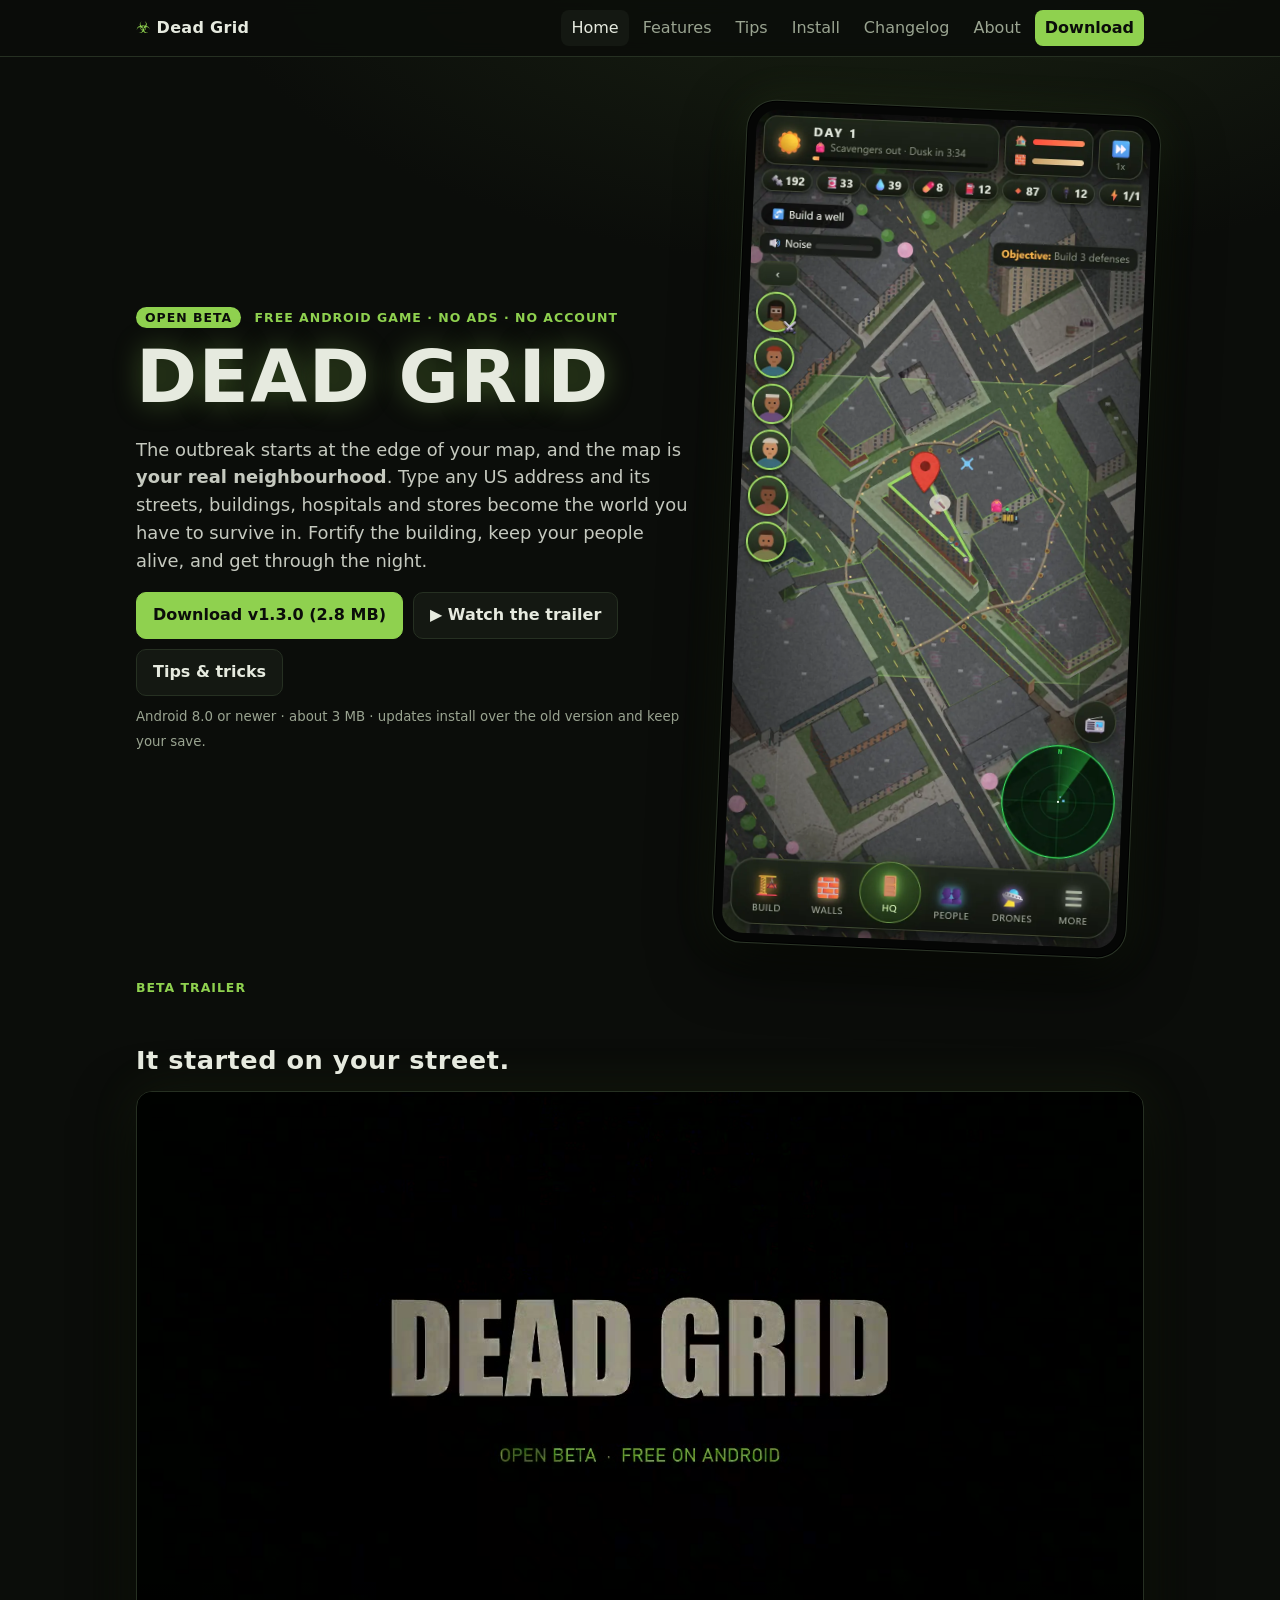
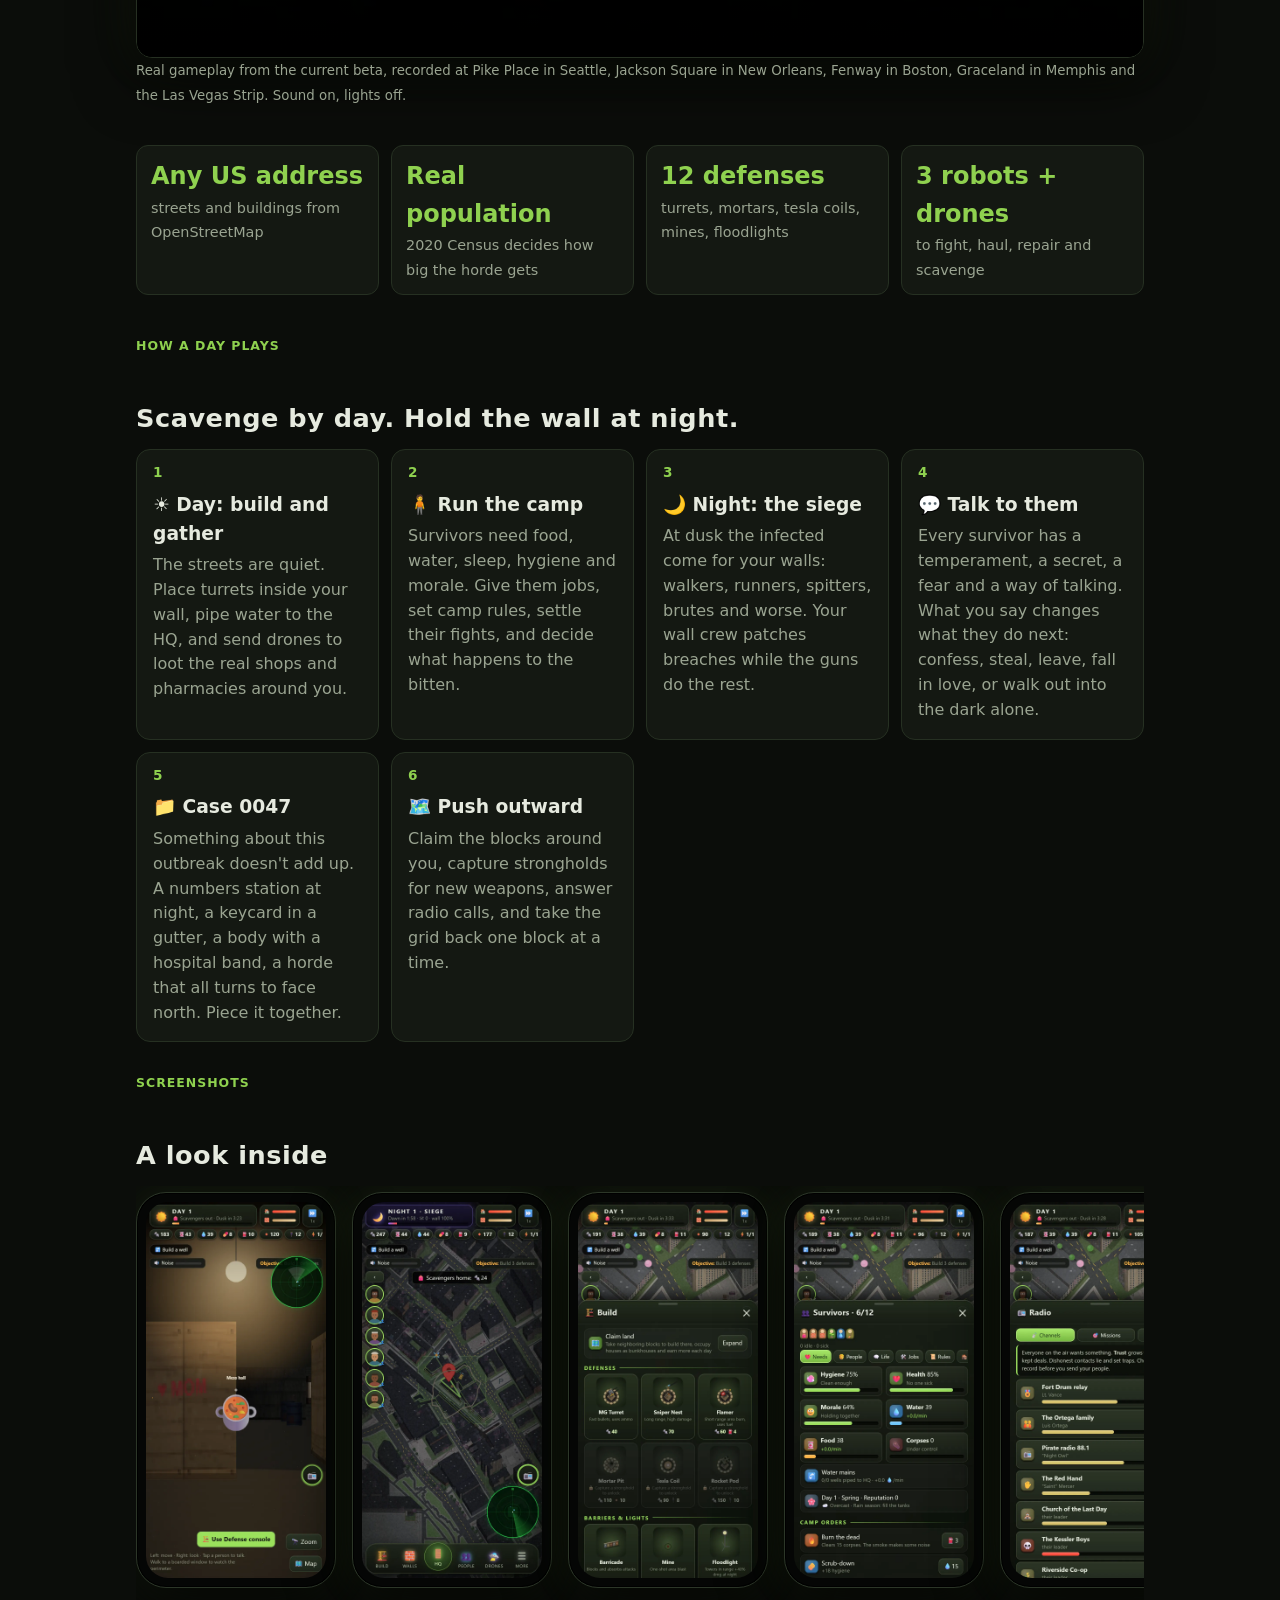
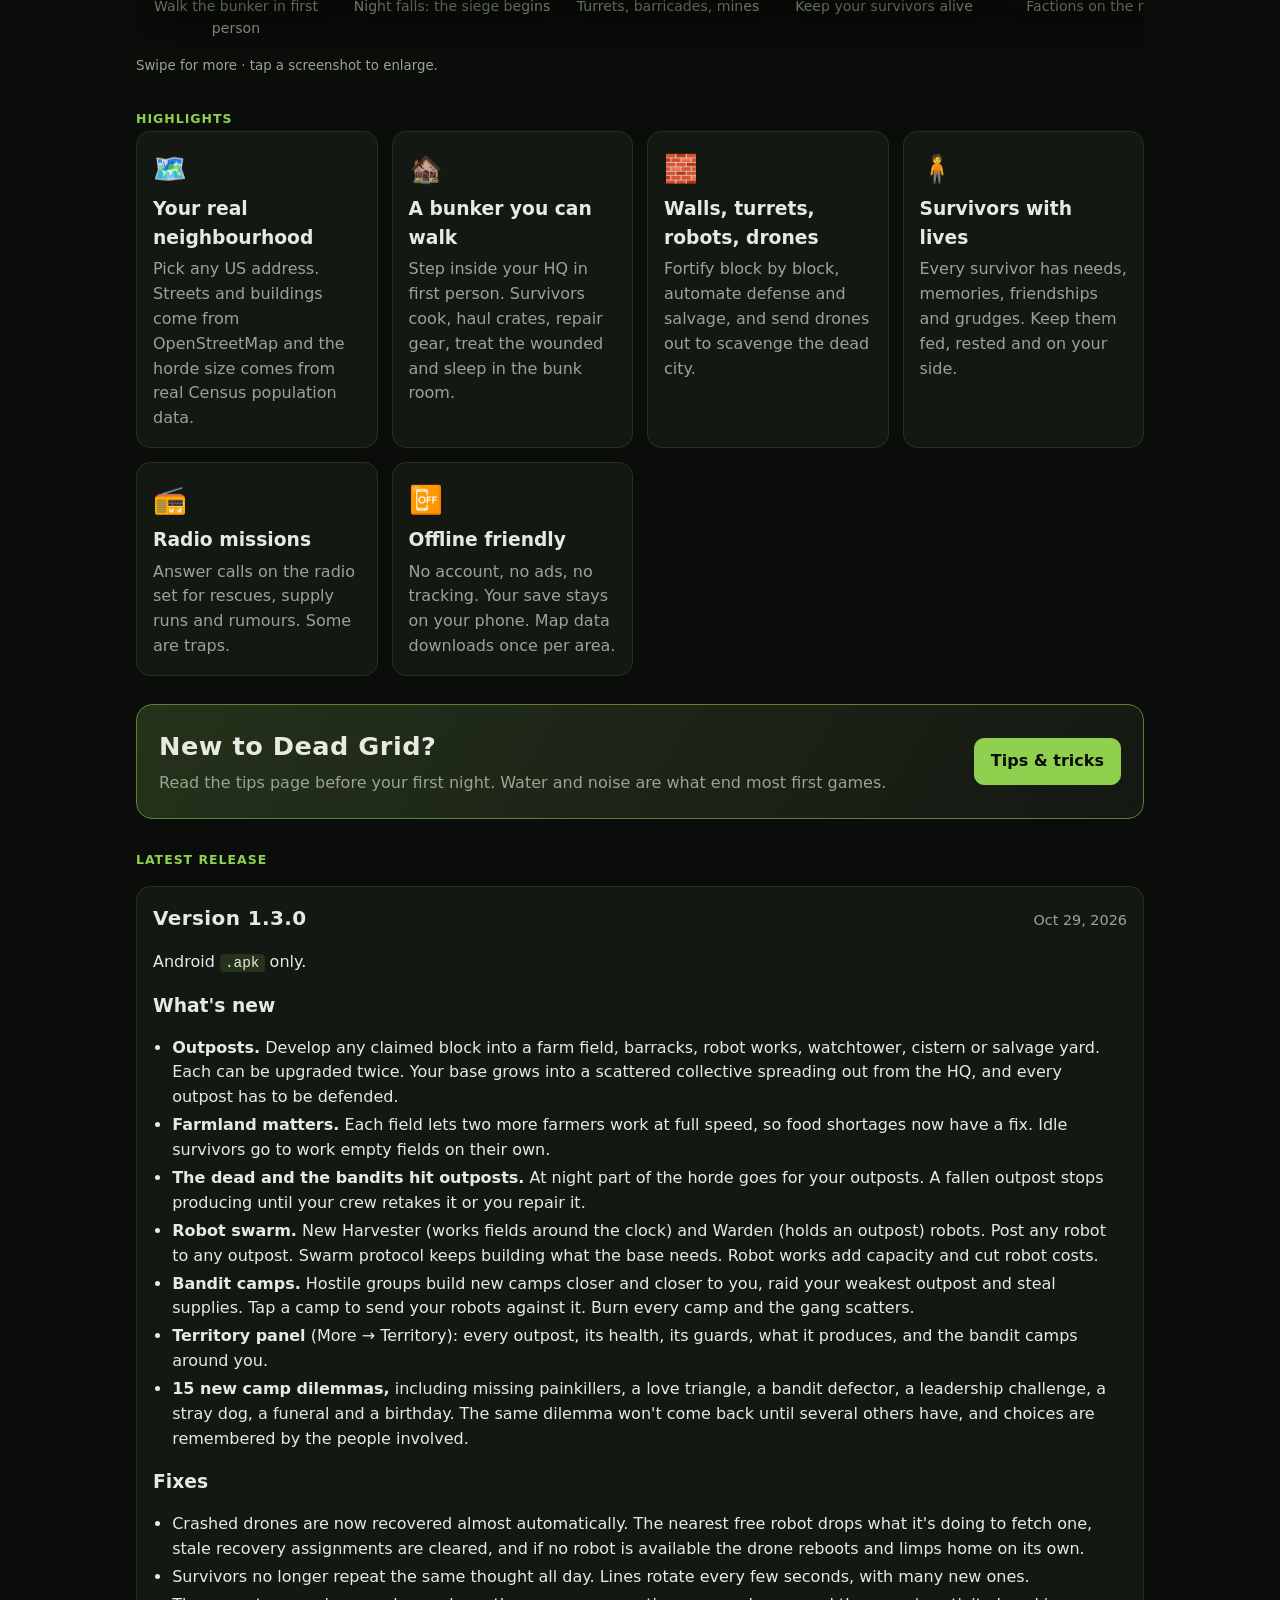
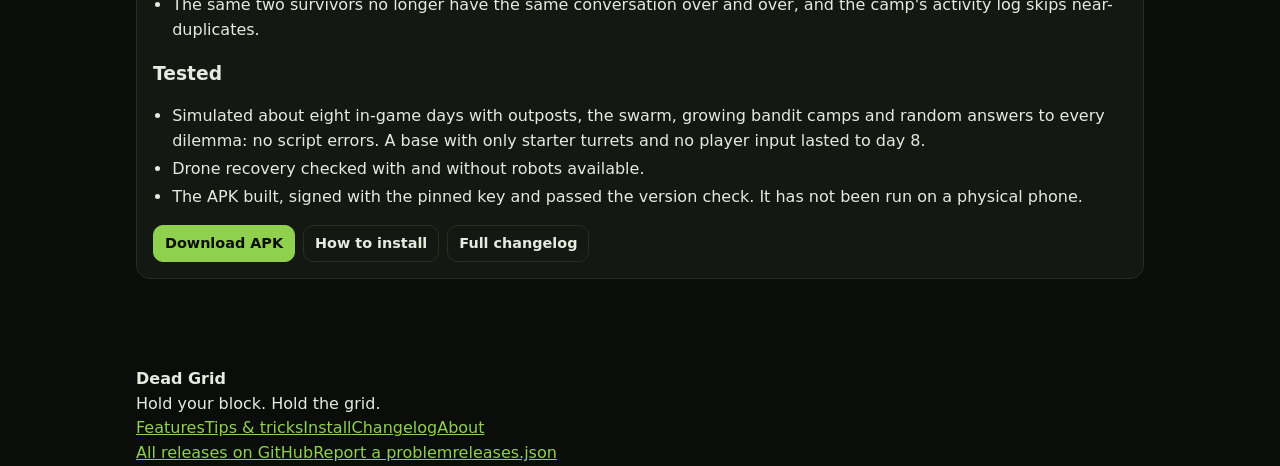
==== docs/index.html @ b0fbb77b "Dead Grid releases and website History rewritten to remove early media that showed a private address" ====
<!doctype html>
<html lang="en">
<head>
<meta charset="utf-8">
<meta name="viewport" content="width=device-width, initial-scale=1">
<title>Dead Grid: zombie survival on your real street</title>
<meta name="description" content="Dead Grid is a free zombie survival and tower-defense game for Android played on your real neighbourhood. Real streets from OpenStreetMap, real population from the US Census.">
<meta name="theme-color" content="#0d0f0c">
<meta property="og:title" content="Dead Grid">
<meta property="og:description" content="Zombie survival on your real street. Fortify your HQ, keep your survivors alive, hold the grid.">
<meta property="og:image" content="https://unaveragetech.github.io/dead-grid/img/hq.webp">
<link rel="stylesheet" href="site.css">
</head>
<body>
<div id="site-header"></div>
<main>
<div class="wrap">
  <div class="hero">
    <div>
      <span class="kicker"><span class="beta">Open beta</span> Free Android game · No ads · No account</span>
      <h1>Dead Grid</h1>
      <p class="lead">The outbreak starts at the edge of your map, and the map is <b>your real neighbourhood</b>. Type any US address and its streets, buildings, hospitals and stores become the world you have to survive in. Fortify the building, keep your people alive, and get through the night.</p>
      <div class="btns">
        <a class="btn primary" id="dl" href="install.html#download">Download for Android</a>
        <a class="btn" href="#trailer">▶ Watch the trailer</a>
        <a class="btn" href="tips.html">Tips &amp; tricks</a>
      </div>
      <small id="sub" style="color:var(--muted)">Android 8.0 or newer · about 3 MB · updates install over the old version and keep your save.</small>
    </div>
    <div class="phone tilt"><img src="img/hq.webp" alt="Your HQ on a real street map, with survivors on the left and the build dock below" width="412" height="860"></div>
  </div>

  <section id="trailer" class="anchor">
    <span class="kicker">Beta trailer</span>
    <h2>It started on your street.</h2>
    <div class="trailer"><video controls playsinline preload="metadata" poster="media/trailer-poster.jpg"><source src="media/trailer.mp4" type="video/mp4">Your browser can't play this video. <a href="media/trailer.mp4">Download the trailer</a>.</video></div>
    <small style="color:var(--muted)">Real gameplay from the current beta, recorded at Pike Place in Seattle, Jackson Square in New Orleans, Fenway in Boston, Graceland in Memphis and the Las Vegas Strip. Sound on, lights off.</small>
  </section>

  <section>
    <div class="stats">
      <div class="stat"><b>Any US address</b><span>streets and buildings from OpenStreetMap</span></div>
      <div class="stat"><b>Real population</b><span>2020 Census decides how big the horde gets</span></div>
      <div class="stat"><b>12 defenses</b><span>turrets, mortars, tesla coils, mines, floodlights</span></div>
      <div class="stat"><b>3 robots + drones</b><span>to fight, haul, repair and scavenge</span></div>
    </div>
  </section>

  <section>
    <span class="kicker">How a day plays</span>
    <h2>Scavenge by day. Hold the wall at night.</h2>
    <div class="loop">
      <div class="card"><h3>☀️ Day: build and gather</h3><p>The streets are quiet. Place turrets inside your wall, pipe water to the HQ, and send drones to loot the real shops and pharmacies around you.</p></div>
      <div class="card"><h3>🧍 Run the camp</h3><p>Survivors need food, water, sleep, hygiene and morale. Give them jobs, set camp rules, settle their fights, and decide what happens to the bitten.</p></div>
      <div class="card"><h3>🌙 Night: the siege</h3><p>At dusk the infected come for your walls: walkers, runners, spitters, brutes and worse. Your wall crew patches breaches while the guns do the rest.</p></div>
      <div class="card"><h3>💬 Talk to them</h3><p>Every survivor has a temperament, a secret, a fear and a way of talking. What you say changes what they do next: confess, steal, leave, fall in love, or walk out into the dark alone.</p></div>
      <div class="card"><h3>📁 Case 0047</h3><p>Something about this outbreak doesn't add up. A numbers station at night, a keycard in a gutter, a body with a hospital band, a horde that all turns to face north. Piece it together.</p></div>
      <div class="card"><h3>🗺️ Push outward</h3><p>Claim the blocks around you, capture strongholds for new weapons, answer radio calls, and take the grid back one block at a time.</p></div>
    </div>
  </section>

  <section>
    <span class="kicker">Screenshots</span>
    <h2>A look inside</h2>
    <div class="strip">
      <figure class="shot"><div class="phone"><img loading="lazy" src="img/bunker1.webp" alt="First-person view of the bunker mess hall with a cooking pot"></div><figcaption>Walk the bunker in first person</figcaption></figure>
      <figure class="shot"><div class="phone"><img loading="lazy" src="img/night0.webp" alt="Night siege on the map"></div><figcaption>Night falls: the siege begins</figcaption></figure>
      <figure class="shot"><div class="phone"><img loading="lazy" src="img/build.webp" alt="Build panel with turrets and barricades"></div><figcaption>Turrets, barricades, mines</figcaption></figure>
      <figure class="shot"><div class="phone"><img loading="lazy" src="img/people.webp" alt="Survivor needs panel"></div><figcaption>Keep your survivors alive</figcaption></figure>
      <figure class="shot"><div class="phone"><img loading="lazy" src="img/radio.webp" alt="Radio channels with factions"></div><figcaption>Factions on the radio</figcaption></figure>
      <figure class="shot"><div class="phone"><img loading="lazy" src="img/drones.webp" alt="Drone fleet panel"></div><figcaption>Scavenging drones</figcaption></figure>
      <figure class="shot"><div class="phone"><img loading="lazy" src="img/start.webp" alt="Start screen asking for an address"></div><figcaption>Start anywhere in the US</figcaption></figure>
    </div>
    <small style="color:var(--muted)">Swipe for more · tap a screenshot to enlarge.</small>
  </section>

  <section>
    <span class="kicker">Highlights</span>
    <div class="grid" id="features"></div>
  </section>

  <section>
    <div class="banner">
      <div><h2>New to Dead Grid?</h2><p style="margin:.3em 0 0;color:var(--muted)">Read the tips page before your first night. Water and noise are what end most first games.</p></div>
      <a class="btn primary" href="tips.html">Tips &amp; tricks</a>
    </div>
  </section>

  <section>
    <span class="kicker">Latest release</span>
    <div id="latest" class="rel"><div class="md"><p>Loading...</p></div></div>
  </section>
</div>
</main>
<div id="site-footer"></div>
<script src="site.js"></script>
<script>
(function () {
  var S = window.Site;
  S.ready.then(function (site) {
    document.getElementById("features").innerHTML = (site.features || []).slice(0, 6).map(function (f) {
      return '<div class="card"><div class="ic">' + S.esc(f.icon || "") + "</div><h3>" + S.esc(f.title) + "</h3><p>" + S.esc(f.text) + "</p></div>";
    }).join("");
  });
  S.releases().then(function (list) {
    var r = list[0], box = document.getElementById("latest");
    if (!r) { box.innerHTML = '<div class="md"><p>No release has been published yet.</p></div>'; return; }
    document.getElementById("dl").href = r.download;
    document.getElementById("dl").textContent = "Download v" + r.version + " (" + S.fmtSize(r.size) + ")";
    box.innerHTML = '<header><h2>Version ' + S.esc(r.version) + '</h2><span class="meta">' + (r.date ? S.fmtDate(r.date) : "") + '</span></header><div class="md">' + S.md(r.notes) + '</div><div class="files"><a class="btn small primary" href="' + r.download + '">Download APK</a><a class="btn small" href="install.html">How to install</a><a class="btn small" href="changelog.html">Full changelog</a></div>';
  }).catch(function () { document.getElementById("latest").innerHTML = '<div class="md"><p>Couldn\'t load the release list.</p></div>'; });
})();
</script>
</body>
</html>
---- docs/site.css ----
:root {
  --accent: #3b82f6;
  --bg: #0b0f1a;
  --panel: #131a2b;
  --line: #243049;
  --text: #e8ecf5;
  --muted: #9aa6bf;
  --ok: #34d399;
  color-scheme: dark;
}
@media (prefers-color-scheme: light) {
  :root { --bg: #f6f8fc; --panel: #ffffff; --line: #dfe5f1; --text: #131a2b; --muted: #55627c; color-scheme: light; }
}
* { box-sizing: border-box; }
html { scroll-behavior: smooth; }
body { margin: 0; background: var(--bg); color: var(--text); font: 16px/1.55 system-ui, -apple-system, "Segoe UI", Roboto, sans-serif; }
a { color: var(--accent); }
code { font: 0.9em ui-monospace, Menlo, Consolas, monospace; background: color-mix(in srgb, var(--accent) 14%, transparent); padding: 1px 5px; border-radius: 4px; }
.wrap { max-width: 1040px; margin: 0 auto; padding: 0 16px; }
main { padding: 28px 0 60px; }
h1 { font-size: clamp(2rem, 6vw, 3.2rem); line-height: 1.1; margin: 0.2em 0; }
h1 span { color: var(--accent); }
h2 { font-size: 1.6rem; margin: 1.6em 0 0.4em; }
h3 { margin: 0.2em 0 0.3em; }
.lead { font-size: 1.12rem; color: var(--muted); max-width: 62ch; }
.kicker { display: inline-block; font-size: 0.78rem; letter-spacing: 0.08em; text-transform: uppercase; color: var(--accent); font-weight: 700; }
section { padding: 14px 0; }

.top { position: sticky; top: 0; z-index: 10; background: color-mix(in srgb, var(--bg) 88%, transparent); backdrop-filter: blur(8px); border-bottom: 1px solid var(--line); }
.top .wrap { display: flex; align-items: center; gap: 16px; height: 56px; }
.brand { font-weight: 800; color: var(--text); text-decoration: none; margin-right: auto; }
.brand .mark { color: var(--accent); }
nav.main { display: flex; gap: 4px; align-items: center; }
nav.main a { color: var(--muted); text-decoration: none; padding: 6px 10px; border-radius: 8px; }
nav.main a:hover, nav.main a.on { color: var(--text); background: var(--panel); }
nav.main a.dl { background: var(--accent); color: #fff; font-weight: 700; }
.menu-btn { display: none; background: none; border: 1px solid var(--line); color: var(--text); border-radius: 8px; padding: 6px 10px; font-size: 1.1rem; }
@media (max-width: 720px) {
  .menu-btn { display: block; }
  nav.main { display: none; position: absolute; top: 56px; left: 0; right: 0; flex-direction: column; align-items: stretch; background: var(--bg); border-bottom: 1px solid var(--line); padding: 8px 16px 14px; }
  nav.main.open { display: flex; }
}

.btns { display: flex; flex-wrap: wrap; gap: 10px; margin: 18px 0 8px; }
.btn { display: inline-block; padding: 10px 16px; border-radius: 10px; border: 1px solid var(--line); background: var(--panel); color: var(--text); text-decoration: none; font-weight: 600; cursor: pointer; font-size: 1rem; }
.btn.primary { background: var(--accent); border-color: var(--accent); color: #fff; }
.btn.small { padding: 6px 11px; font-size: 0.9rem; }
.grid { display: grid; gap: 14px; grid-template-columns: repeat(auto-fit, minmax(240px, 1fr)); }
.grid.two { grid-template-columns: repeat(auto-fit, minmax(300px, 1fr)); }
.card, .callout { background: var(--panel); border: 1px solid var(--line); border-radius: 14px; padding: 16px; color: var(--text); text-decoration: none; display: block; }
.card .ic { font-size: 1.7rem; }
.card p, .callout p { color: var(--muted); margin: 0.3em 0 0; }
.callout.warn { border-color: #d9a441; }
.pagehead { padding: 18px 0 6px; }
.pill { display: inline-block; font-size: 0.8rem; padding: 2px 9px; border-radius: 99px; border: 1px solid var(--line); color: var(--muted); }
.pill.green { color: var(--ok); border-color: var(--ok); }
.search { width: 100%; max-width: 420px; padding: 10px 12px; border-radius: 10px; border: 1px solid var(--line); background: var(--panel); color: var(--text); font-size: 1rem; }
.filter { display: flex; gap: 12px; align-items: center; flex-wrap: wrap; margin-top: 10px; }

.rel { background: var(--panel); border: 1px solid var(--line); border-radius: 14px; padding: 16px; margin: 14px 0; }
.rel header { display: flex; flex-wrap: wrap; gap: 4px 12px; align-items: baseline; justify-content: space-between; }
.rel h2 { margin: 0; font-size: 1.25rem; }
.rel .meta { color: var(--muted); font-size: 0.9rem; }
.tag { margin-left: 8px; font-size: 0.7rem; background: var(--accent); color: #fff; padding: 2px 7px; border-radius: 99px; vertical-align: middle; }
.md ul { padding-left: 1.2em; } .md li { margin: 0.2em 0; }
.files { display: flex; flex-wrap: wrap; gap: 8px; margin-top: 10px; }
details { margin-top: 10px; color: var(--muted); }
table { width: 100%; border-collapse: collapse; }
th, td { text-align: left; padding: 8px 6px; border-bottom: 1px solid var(--line); vertical-align: top; }
td.hash { font: 12px ui-monospace, Menlo, Consolas, monospace; word-break: break-all; color: var(--muted); }
ol.steps { padding-left: 1.2em; } ol.steps li { margin: 0.5em 0; }

footer.foot { border-top: 1px solid var(--line); color: var(--muted); font-size: 0.9rem; padding: 24px 0 40px; }
footer .cols { display: grid; gap: 20px; grid-template-columns: repeat(auto-fit, minmax(220px, 1fr)); }
footer .links { display: flex; flex-direction: column; gap: 6px; }

/* ---- Dead Grid theme: always night, always grim ---- */
:root, :root { --bg: #0b0d0a; --panel: #141812; --line: #263022; --text: #e6eadf; --muted: #9aa491; --ok: #8fd14f; --danger: #e0533f; color-scheme: dark; }
@media (prefers-color-scheme: light) { :root { --bg: #0b0d0a; --panel: #141812; --line: #263022; --text: #e6eadf; --muted: #9aa491; color-scheme: dark; } }
body { background: radial-gradient(1200px 600px at 70% -10%, #1b2414 0%, transparent 60%), var(--bg); background-attachment: fixed; }
h1, h2, .brand { letter-spacing: .02em; }
h1 { font-weight: 900; text-transform: uppercase; }
.btn.primary, nav.main a.dl { color: #0b0d0a; }
.btn.primary:hover { filter: brightness(1.1); }
.btn.danger { border-color: var(--danger); color: var(--danger); }

.hero { display: grid; grid-template-columns: 1.15fr .85fr; gap: 32px; align-items: center; padding: 22px 0 10px; }
.hero h1 { font-size: clamp(2.6rem, 9vw, 4.6rem); margin: .1em 0 .15em; text-shadow: 0 0 28px color-mix(in srgb, var(--accent) 35%, transparent); }
.hero .lead { color: var(--text); opacity: .85; }
@media (max-width: 760px) { .hero { grid-template-columns: 1fr; } .hero .phone { max-width: 270px; margin: 0 auto; } }

.phone { position: relative; border-radius: 30px; padding: 9px; background: #050605; border: 1px solid #2c3628; box-shadow: 0 20px 60px #000c, 0 0 0 1px #000 inset, 0 0 40px color-mix(in srgb, var(--accent) 12%, transparent); }
.phone img { display: block; width: 100%; height: auto; border-radius: 22px; }
.phone.tilt { transform: rotate(2.5deg); }
.phones { display: grid; gap: 18px; grid-template-columns: repeat(auto-fit, minmax(170px, 1fr)); }
.shot { margin: 0; cursor: zoom-in; }
.shot figcaption { color: var(--muted); font-size: .88rem; margin-top: 8px; text-align: center; }
.strip { display: flex; gap: 16px; overflow-x: auto; scroll-snap-type: x mandatory; padding: 6px 2px 14px; }
.strip .shot { flex: 0 0 200px; scroll-snap-align: start; }

.frow { display: grid; grid-template-columns: 260px 1fr; gap: 34px; align-items: center; padding: 26px 0; border-top: 1px solid var(--line); }
.frow:nth-of-type(even) { grid-template-columns: 1fr 260px; }
.frow:nth-of-type(even) .phone { order: 2; }
.frow h2 { margin-top: 0; }
.frow ul { color: var(--muted); padding-left: 1.2em; } .frow li { margin: .35em 0; } .frow li b { color: var(--text); }
@media (max-width: 760px) { .frow, .frow:nth-of-type(even) { grid-template-columns: 1fr; } .frow .phone { max-width: 250px; margin: 0 auto; order: 0 !important; } }

.stats { display: grid; gap: 12px; grid-template-columns: repeat(auto-fit, minmax(150px, 1fr)); margin: 10px 0; }
.stat { background: var(--panel); border: 1px solid var(--line); border-radius: 12px; padding: 12px 14px; }
.stat b { display: block; font-size: 1.5rem; color: var(--accent); }
.stat span { color: var(--muted); font-size: .9rem; }
.loop { counter-reset: s; display: grid; gap: 12px; grid-template-columns: repeat(auto-fit, minmax(210px, 1fr)); }
.loop .card { position: relative; padding-top: 36px; }
.loop .card::before { counter-increment: s; content: counter(s); position: absolute; top: 12px; left: 16px; font-weight: 900; color: var(--accent); font-size: .85rem; letter-spacing: .1em; }
.banner { border: 1px solid color-mix(in srgb, var(--accent) 50%, var(--line)); background: linear-gradient(120deg, color-mix(in srgb, var(--accent) 14%, var(--panel)), var(--panel)); border-radius: 16px; padding: 22px; display: flex; flex-wrap: wrap; gap: 16px; align-items: center; justify-content: space-between; }
.banner h2 { margin: 0; }

.toc { display: flex; flex-wrap: wrap; gap: 8px; margin: 10px 0 4px; }
.toc a { text-decoration: none; padding: 6px 12px; border-radius: 99px; border: 1px solid var(--line); background: var(--panel); color: var(--text); font-size: .92rem; }
.toc a:hover { border-color: var(--accent); }
.tips { display: grid; gap: 12px; grid-template-columns: repeat(auto-fit, minmax(280px, 1fr)); }
.tip { background: var(--panel); border: 1px solid var(--line); border-left: 3px solid var(--accent); border-radius: 10px; padding: 12px 14px; }
.tip h3 { font-size: 1.02rem; margin: 0 0 4px; }
.tip p { margin: 0; color: var(--muted); }
.tip.warn { border-left-color: #d9a441; } .tip.bad { border-left-color: var(--danger); }
.tbl-wrap { overflow-x: auto; } .tbl-wrap td:first-child { white-space: nowrap; }
.anchor { scroll-margin-top: 70px; }

.req { display: grid; gap: 10px; grid-template-columns: repeat(auto-fit, minmax(190px, 1fr)); }
.req .stat b { font-size: 1.05rem; color: var(--text); }
ol.big { counter-reset: n; list-style: none; padding: 0; }
ol.big > li { counter-increment: n; position: relative; padding: 4px 0 14px 52px; }
ol.big > li::before { content: counter(n); position: absolute; left: 0; top: 0; width: 36px; height: 36px; border-radius: 50%; display: grid; place-items: center; font-weight: 900; color: #0b0d0a; background: var(--accent); }
ol.big > li b.t { display: block; font-size: 1.08rem; }
ol.big > li p { margin: .2em 0; color: var(--muted); }

#lb { position: fixed; inset: 0; z-index: 50; background: #000d; display: none; place-items: center; padding: 20px; cursor: zoom-out; }
#lb.on { display: grid; } #lb img { max-height: 92vh; max-width: 100%; border-radius: 18px; box-shadow: 0 0 60px #000; }
.ihero { grid-template-columns: 1.3fr .7fr; } .ihero .phone { max-width: 240px; justify-self: center; }
@media (max-width: 760px) { .ihero { grid-template-columns: 1fr; } .ihero .phone { display: none; } }

.beta { display: inline-block; background: var(--accent); color: #0b0d0a; border-radius: 99px; padding: 1px 9px; margin-right: 8px; letter-spacing: .08em; }
.trailer { border-radius: 16px; overflow: hidden; border: 1px solid var(--line); box-shadow: 0 20px 60px #000c, 0 0 50px color-mix(in srgb, var(--accent) 10%, transparent); background: #000; aspect-ratio: 16 / 9; }
.trailer video { display: block; width: 100%; height: 100%; }
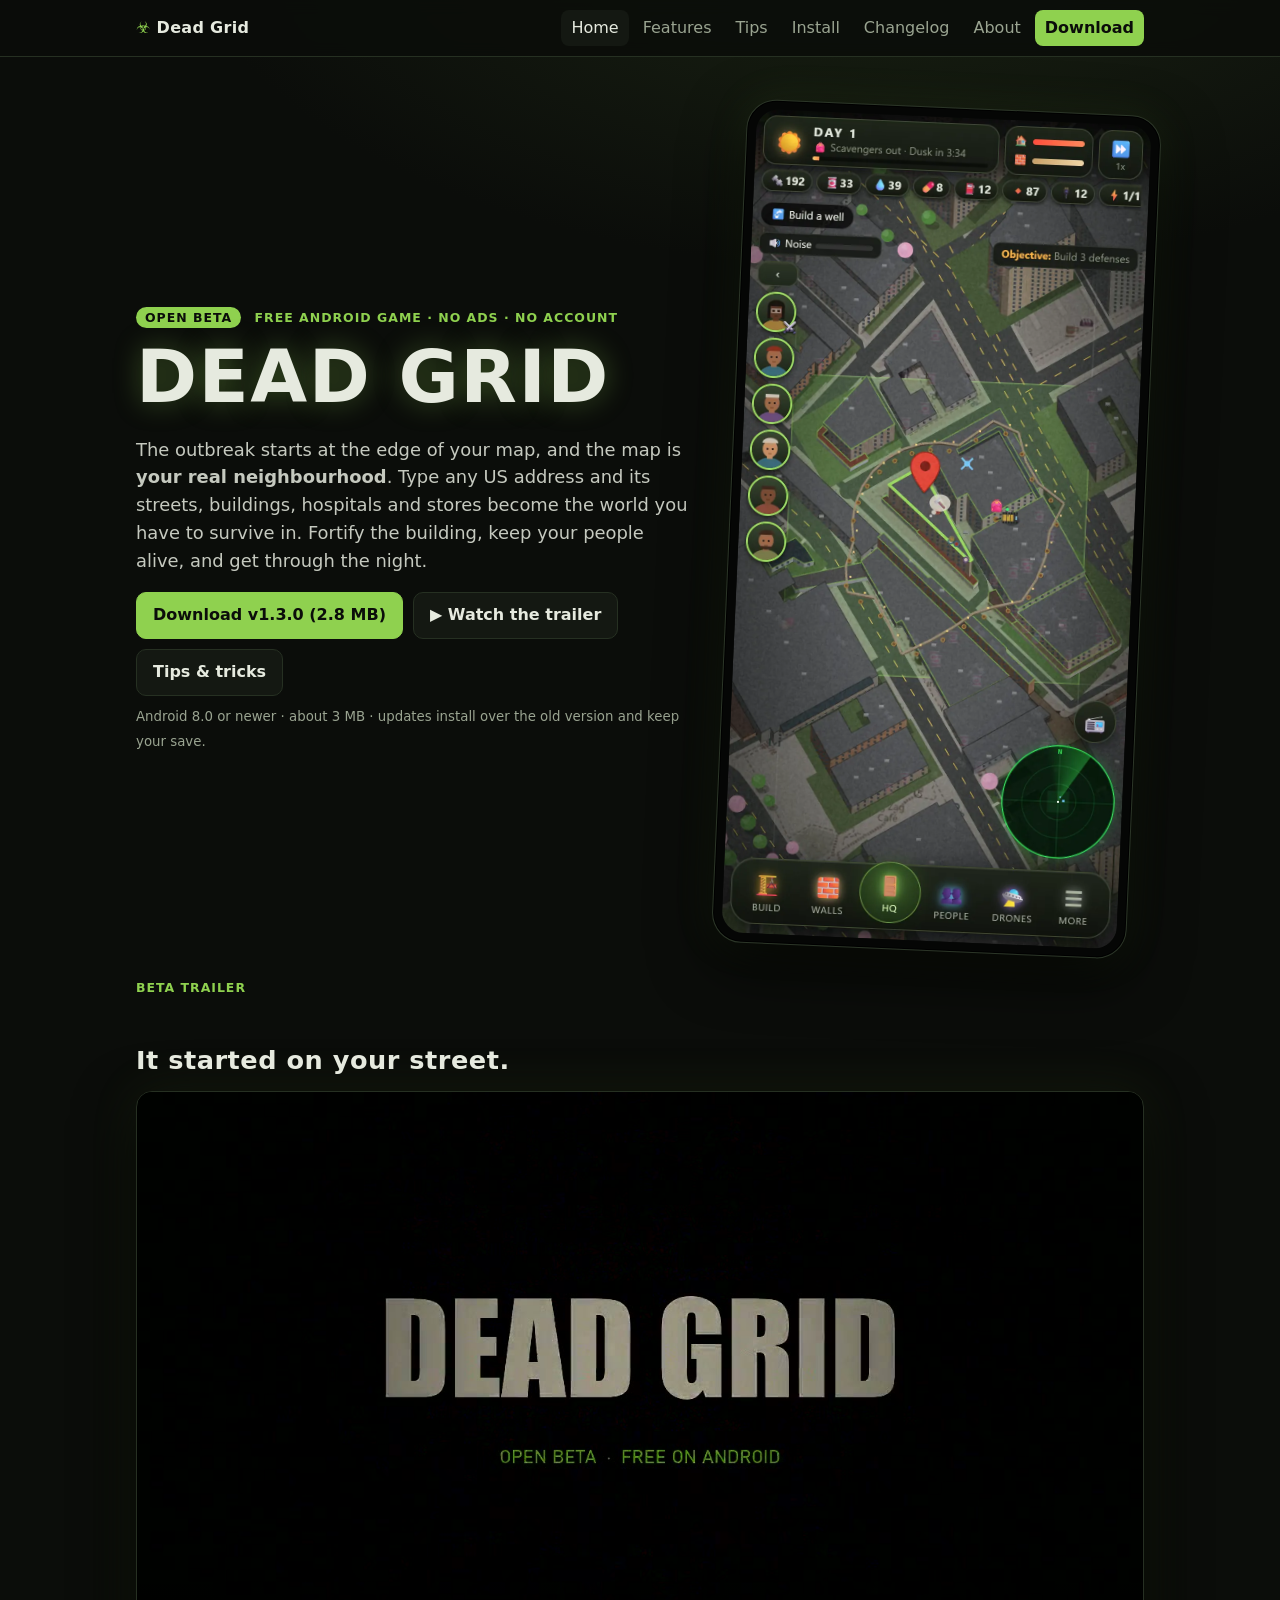
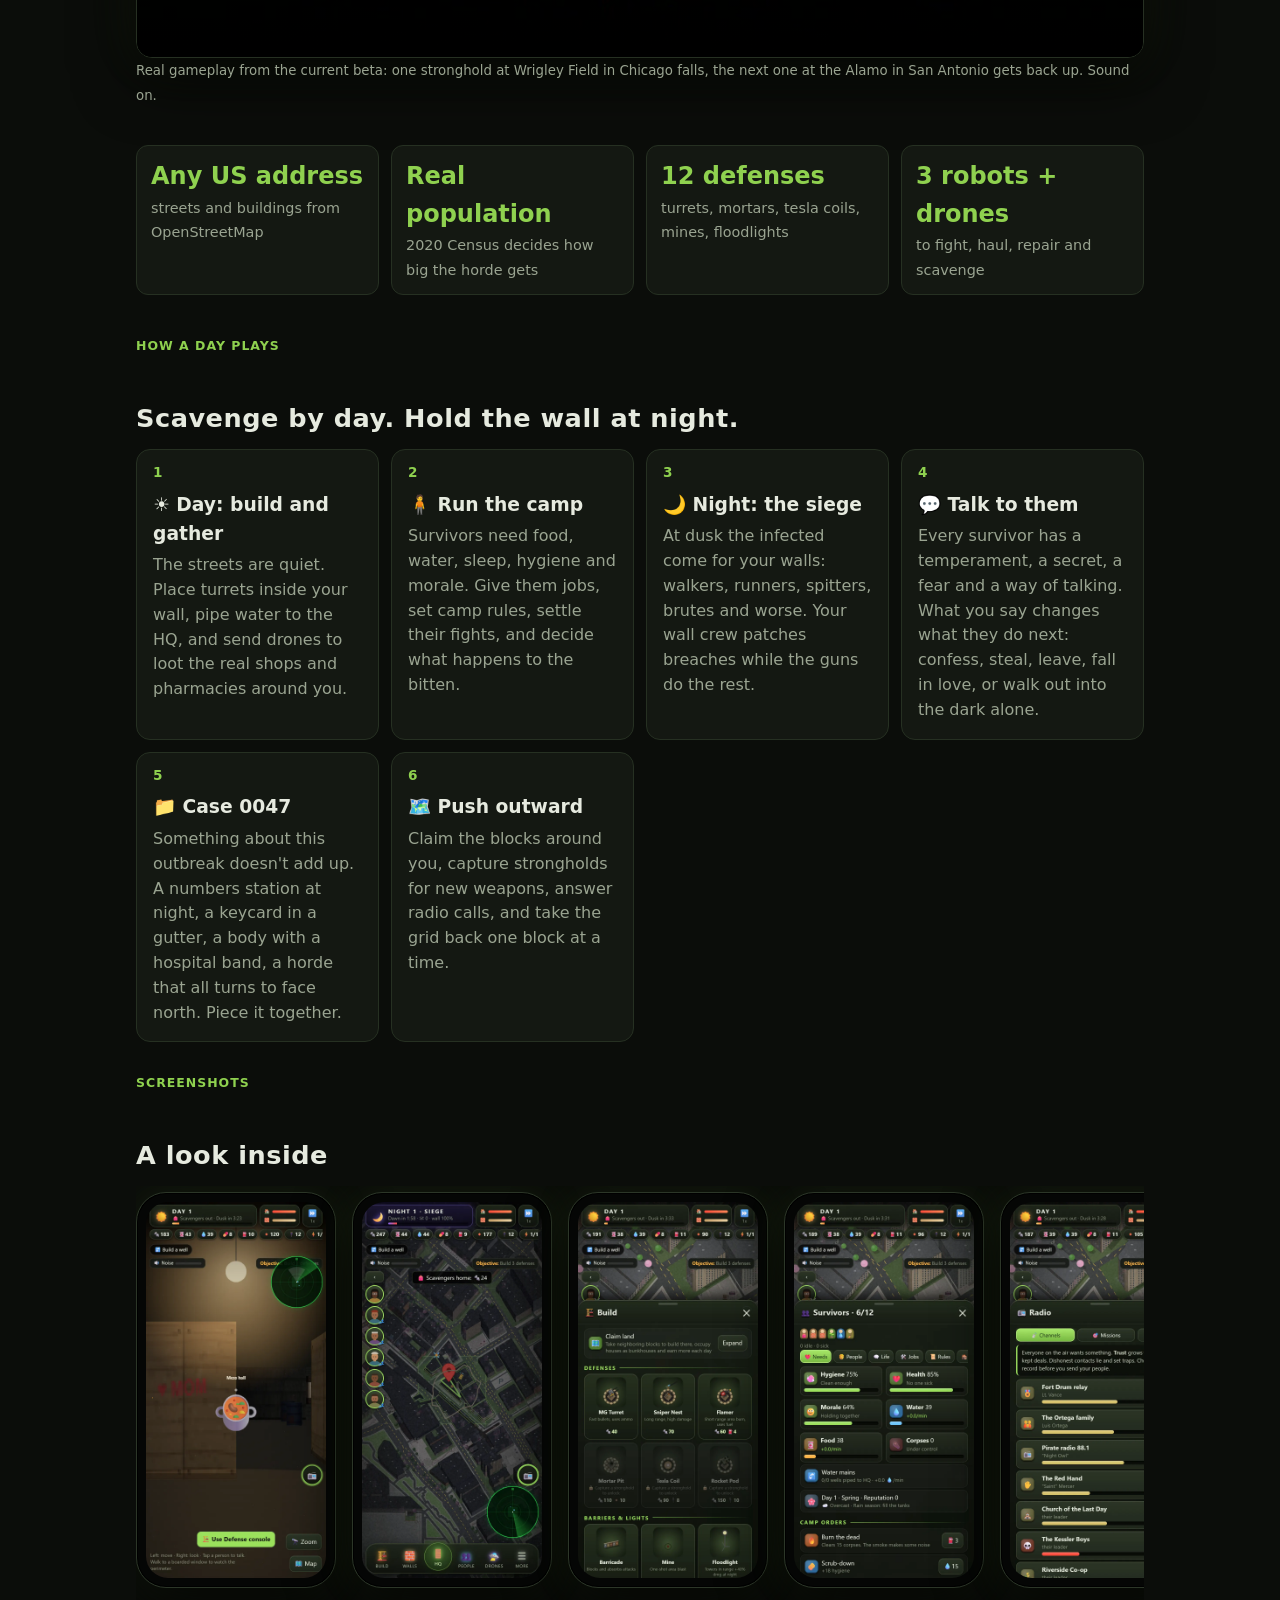
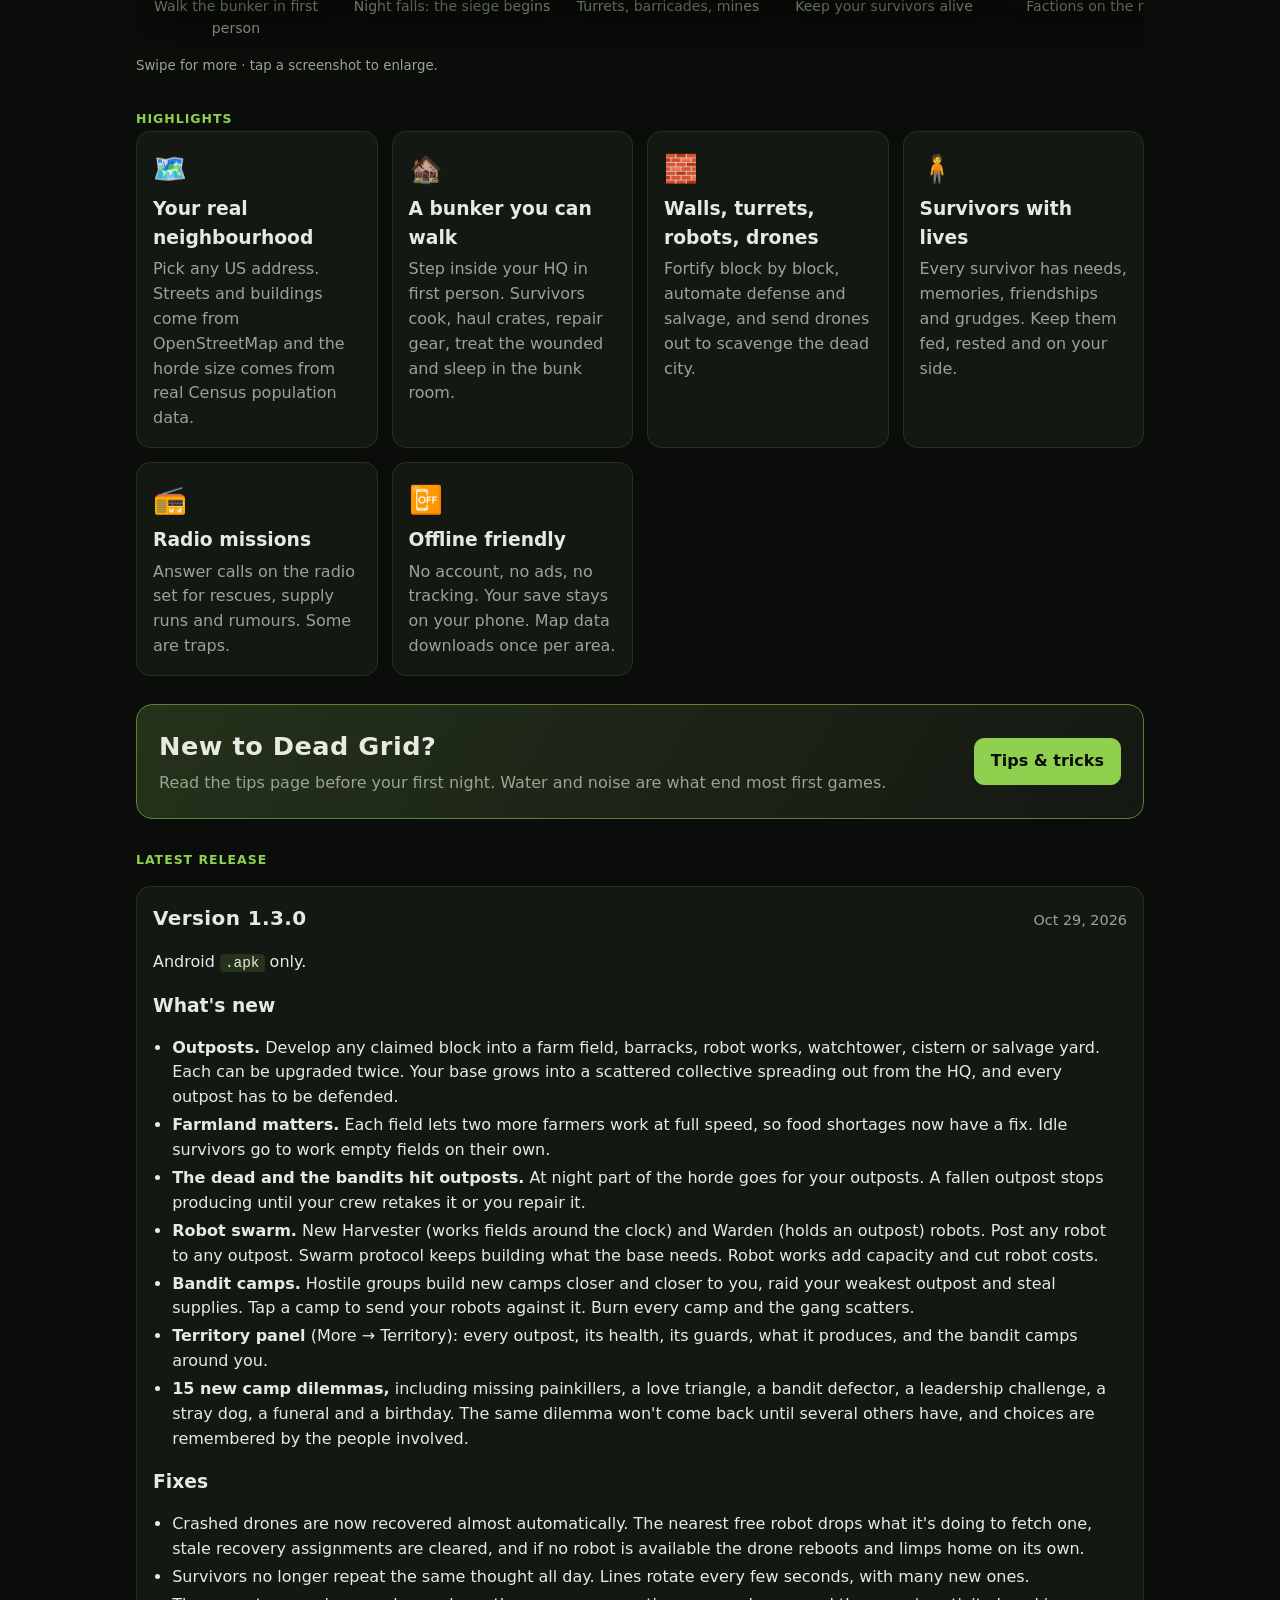
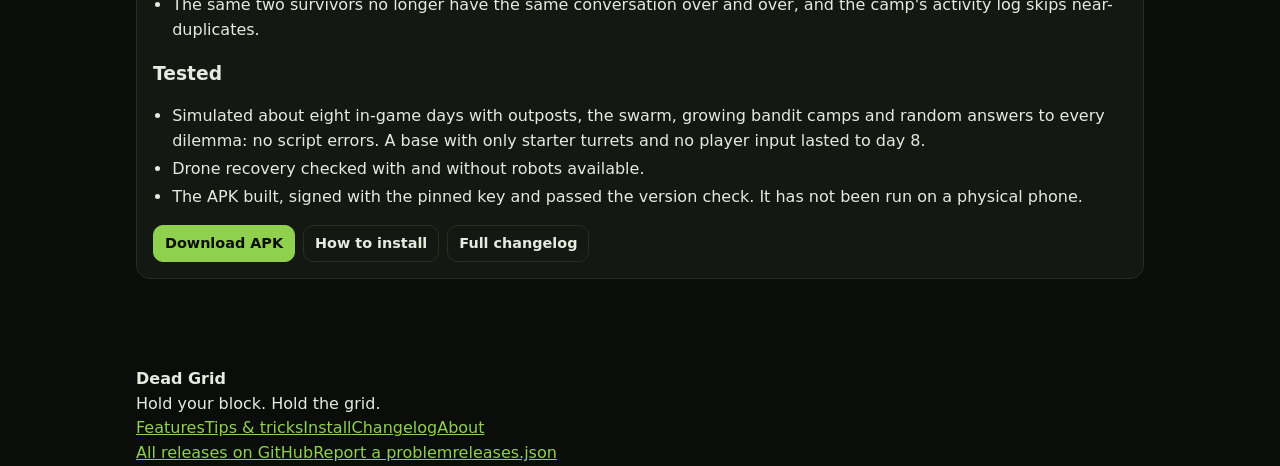
==== commit 1af41267: "Website: new trailer cut to the official music Co-Authored-By: Claude Opus 5.5 <noreply@anthropic.co" ====
--- a/docs/index.html
+++ b/docs/index.html
@@ -33,8 +33,8 @@
   <section id="trailer" class="anchor">
     <span class="kicker">Beta trailer</span>
     <h2>It started on your street.</h2>
-    <div class="trailer"><video controls playsinline preload="metadata" poster="media/trailer-poster.jpg"><source src="media/trailer.mp4" type="video/mp4">Your browser can't play this video. <a href="media/trailer.mp4">Download the trailer</a>.</video></div>
-    <small style="color:var(--muted)">Real gameplay from the current beta, recorded at Pike Place in Seattle, Jackson Square in New Orleans, Fenway in Boston, Graceland in Memphis and the Las Vegas Strip. Sound on, lights off.</small>
+    <div class="trailer"><video controls playsinline preload="metadata" poster="media/trailer-poster.jpg?v=3"><source src="media/trailer.mp4?v=3" type="video/mp4">Your browser can't play this video. <a href="media/trailer.mp4">Download the trailer</a>.</video></div>
+    <small style="color:var(--muted)">Real gameplay from the current beta: one stronghold at Wrigley Field in Chicago falls, the next one at the Alamo in San Antonio gets back up. Sound on.</small>
   </section>
 
   <section>
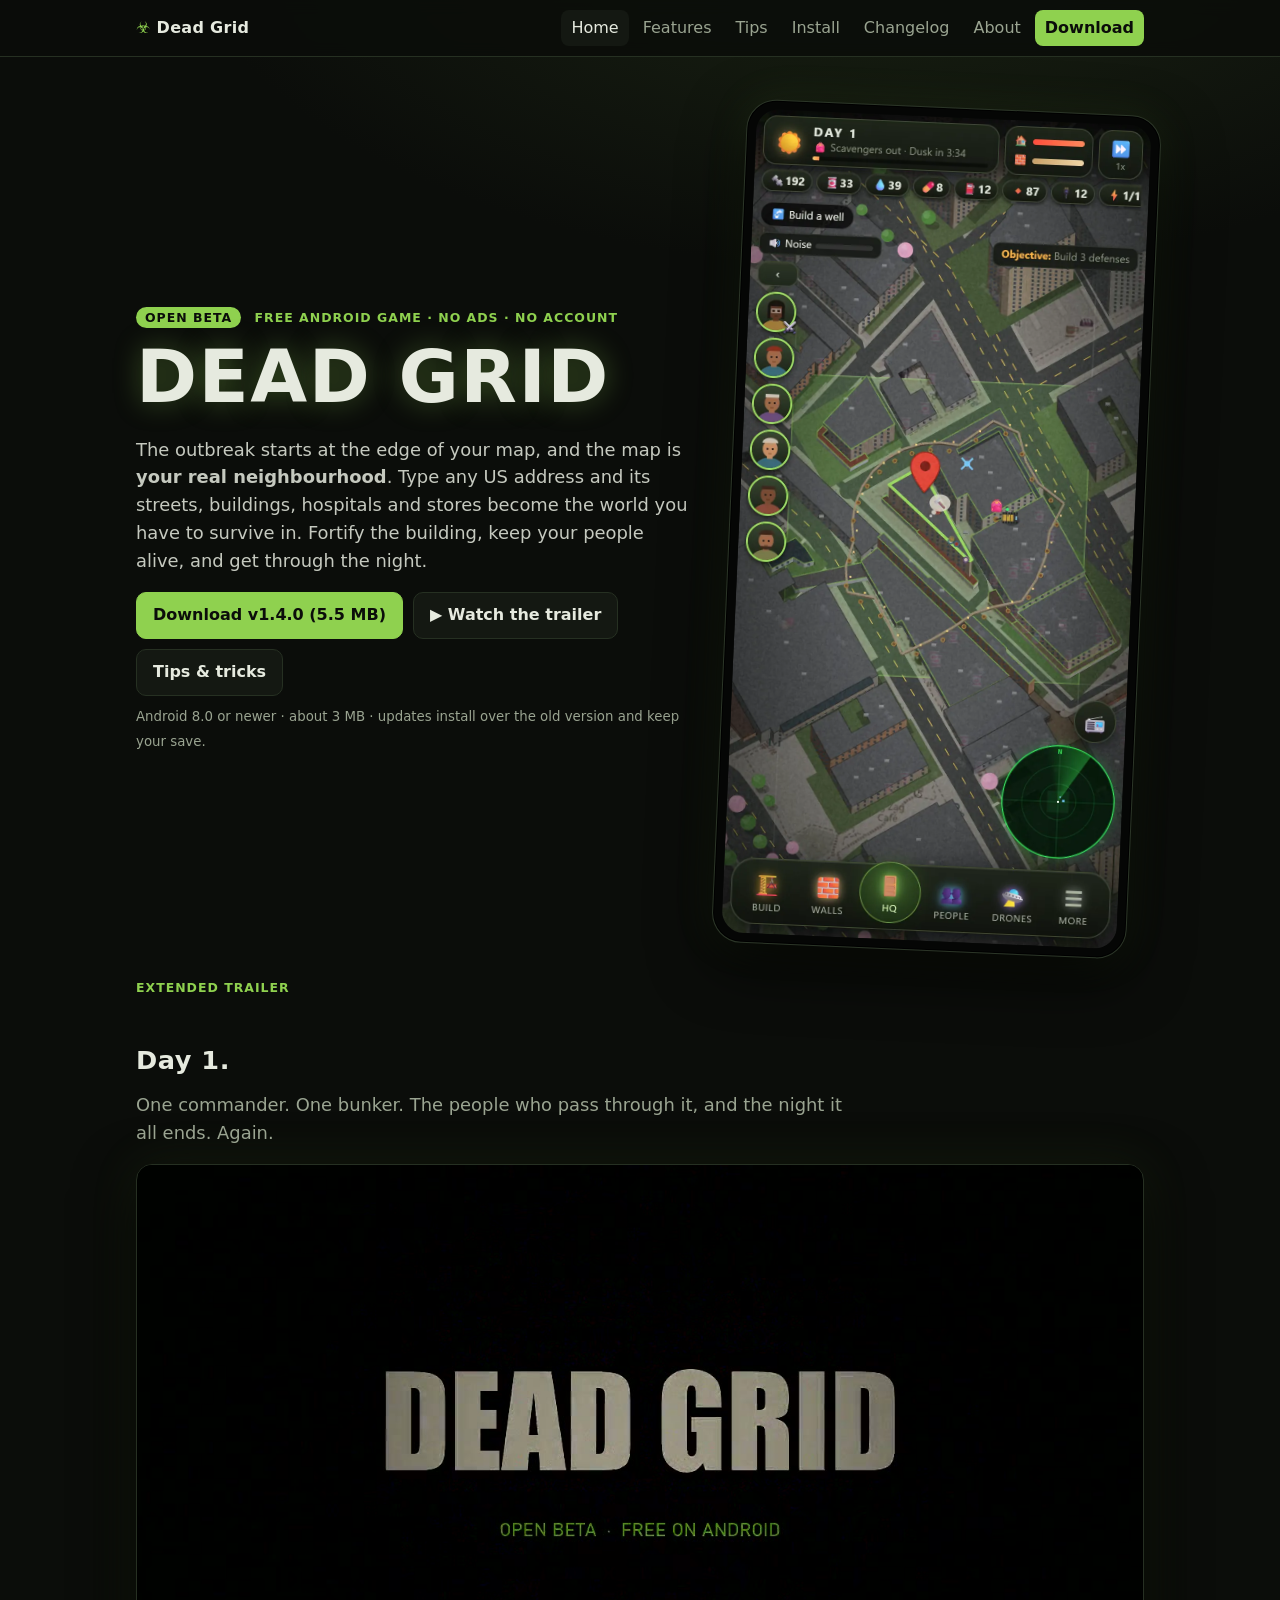
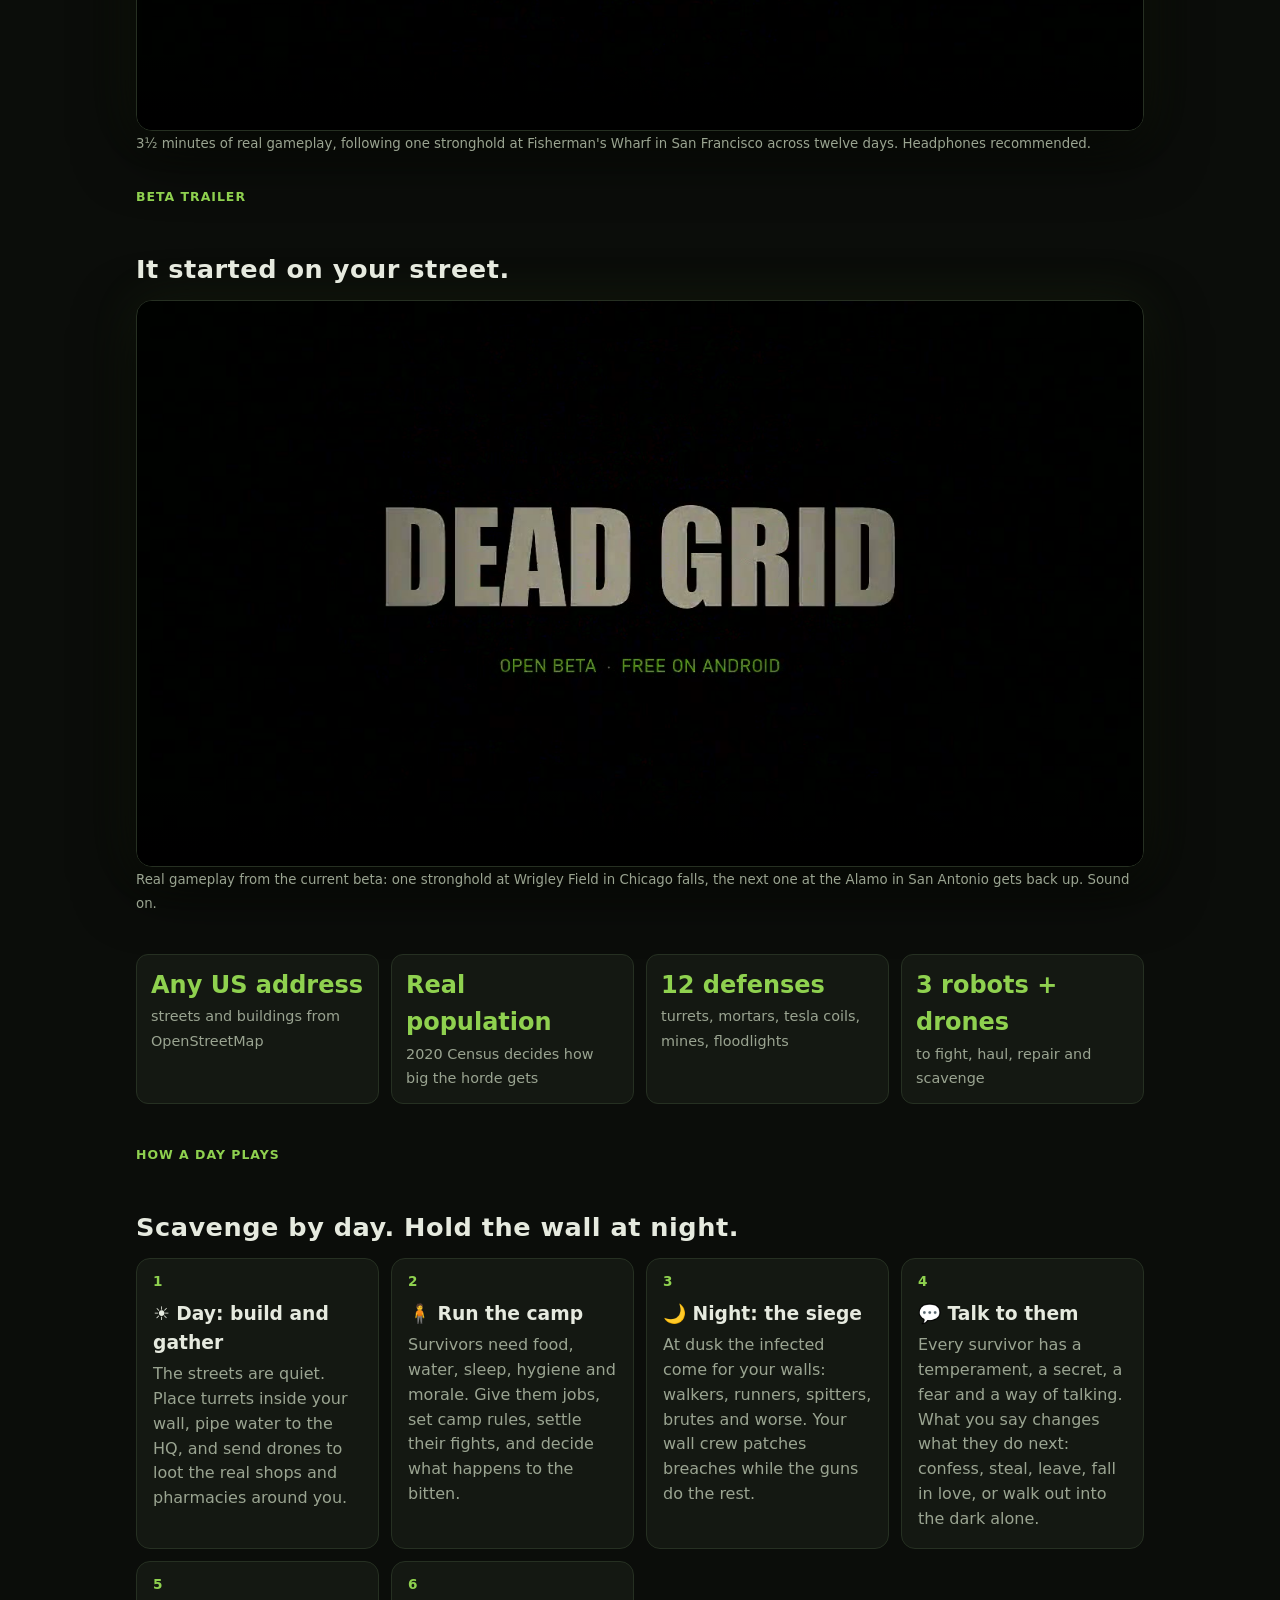
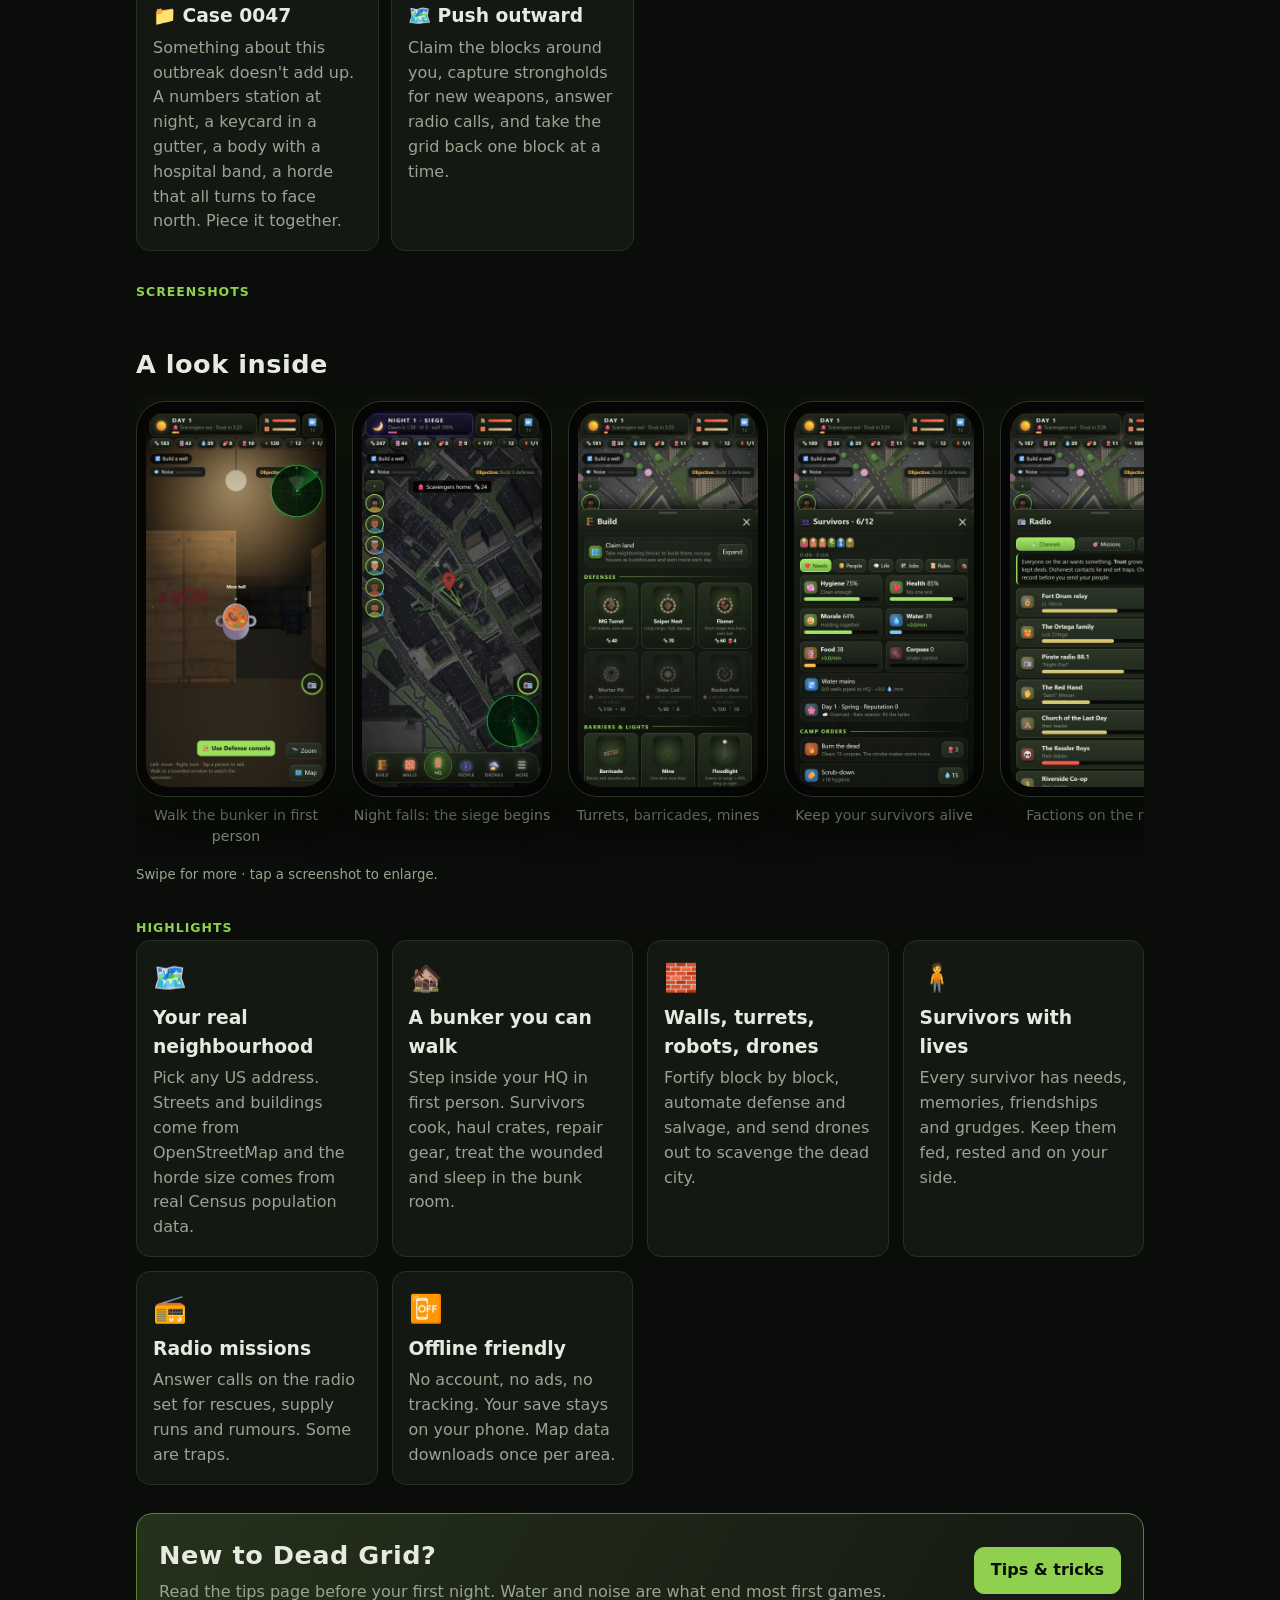
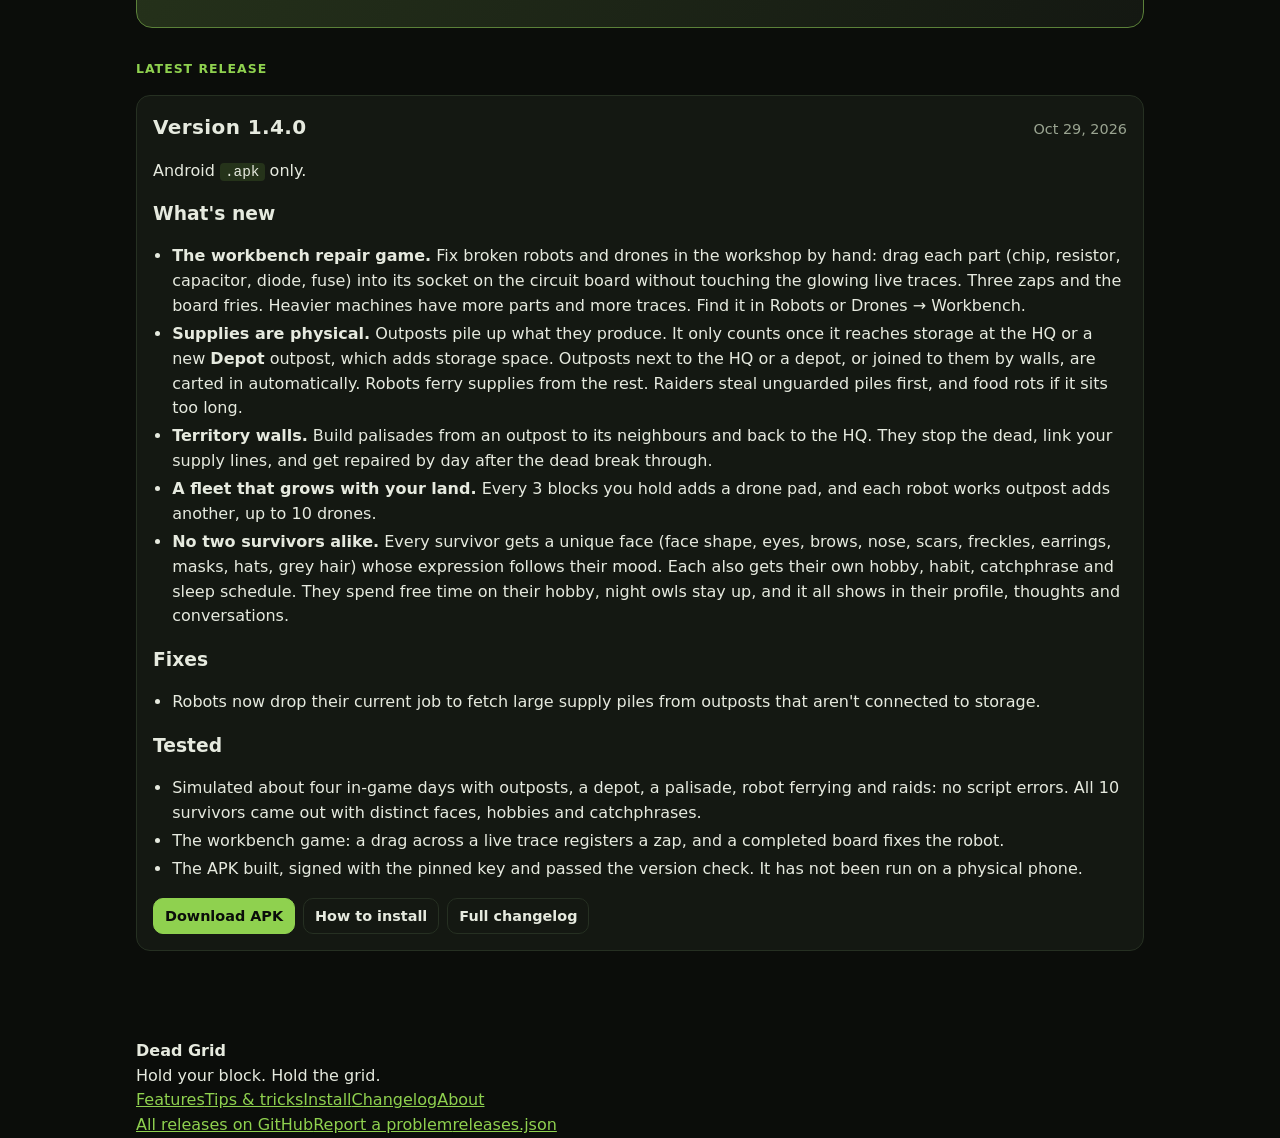
==== commit 942234ca: "Website: extended story trailer Co-Authored-By: Claude Opus 5.5 <noreply@anthropic.com>" ====
--- a/docs/index.html
+++ b/docs/index.html
@@ -22,13 +22,21 @@
       <p class="lead">The outbreak starts at the edge of your map, and the map is <b>your real neighbourhood</b>. Type any US address and its streets, buildings, hospitals and stores become the world you have to survive in. Fortify the building, keep your people alive, and get through the night.</p>
       <div class="btns">
         <a class="btn primary" id="dl" href="install.html#download">Download for Android</a>
-        <a class="btn" href="#trailer">▶ Watch the trailer</a>
+        <a class="btn" href="#story">▶ Watch the trailer</a>
         <a class="btn" href="tips.html">Tips &amp; tricks</a>
       </div>
       <small id="sub" style="color:var(--muted)">Android 8.0 or newer · about 3 MB · updates install over the old version and keep your save.</small>
     </div>
     <div class="phone tilt"><img src="img/hq.webp" alt="Your HQ on a real street map, with survivors on the left and the build dock below" width="412" height="860"></div>
   </div>
+
+  <section id="story" class="anchor">
+    <span class="kicker">Extended trailer</span>
+    <h2>Day 1.</h2>
+    <p class="lead" style="margin-top:0">One commander. One bunker. The people who pass through it, and the night it all ends. Again.</p>
+    <div class="trailer"><video controls playsinline preload="metadata" poster="media/trailer-extended-poster.jpg"><source src="media/trailer-extended.mp4" type="video/mp4">Your browser can't play this video. <a href="media/trailer-extended.mp4">Download the trailer</a>.</video></div>
+    <small style="color:var(--muted)">3½ minutes of real gameplay, following one stronghold at Fisherman's Wharf in San Francisco across twelve days. Headphones recommended.</small>
+  </section>
 
   <section id="trailer" class="anchor">
     <span class="kicker">Beta trailer</span>
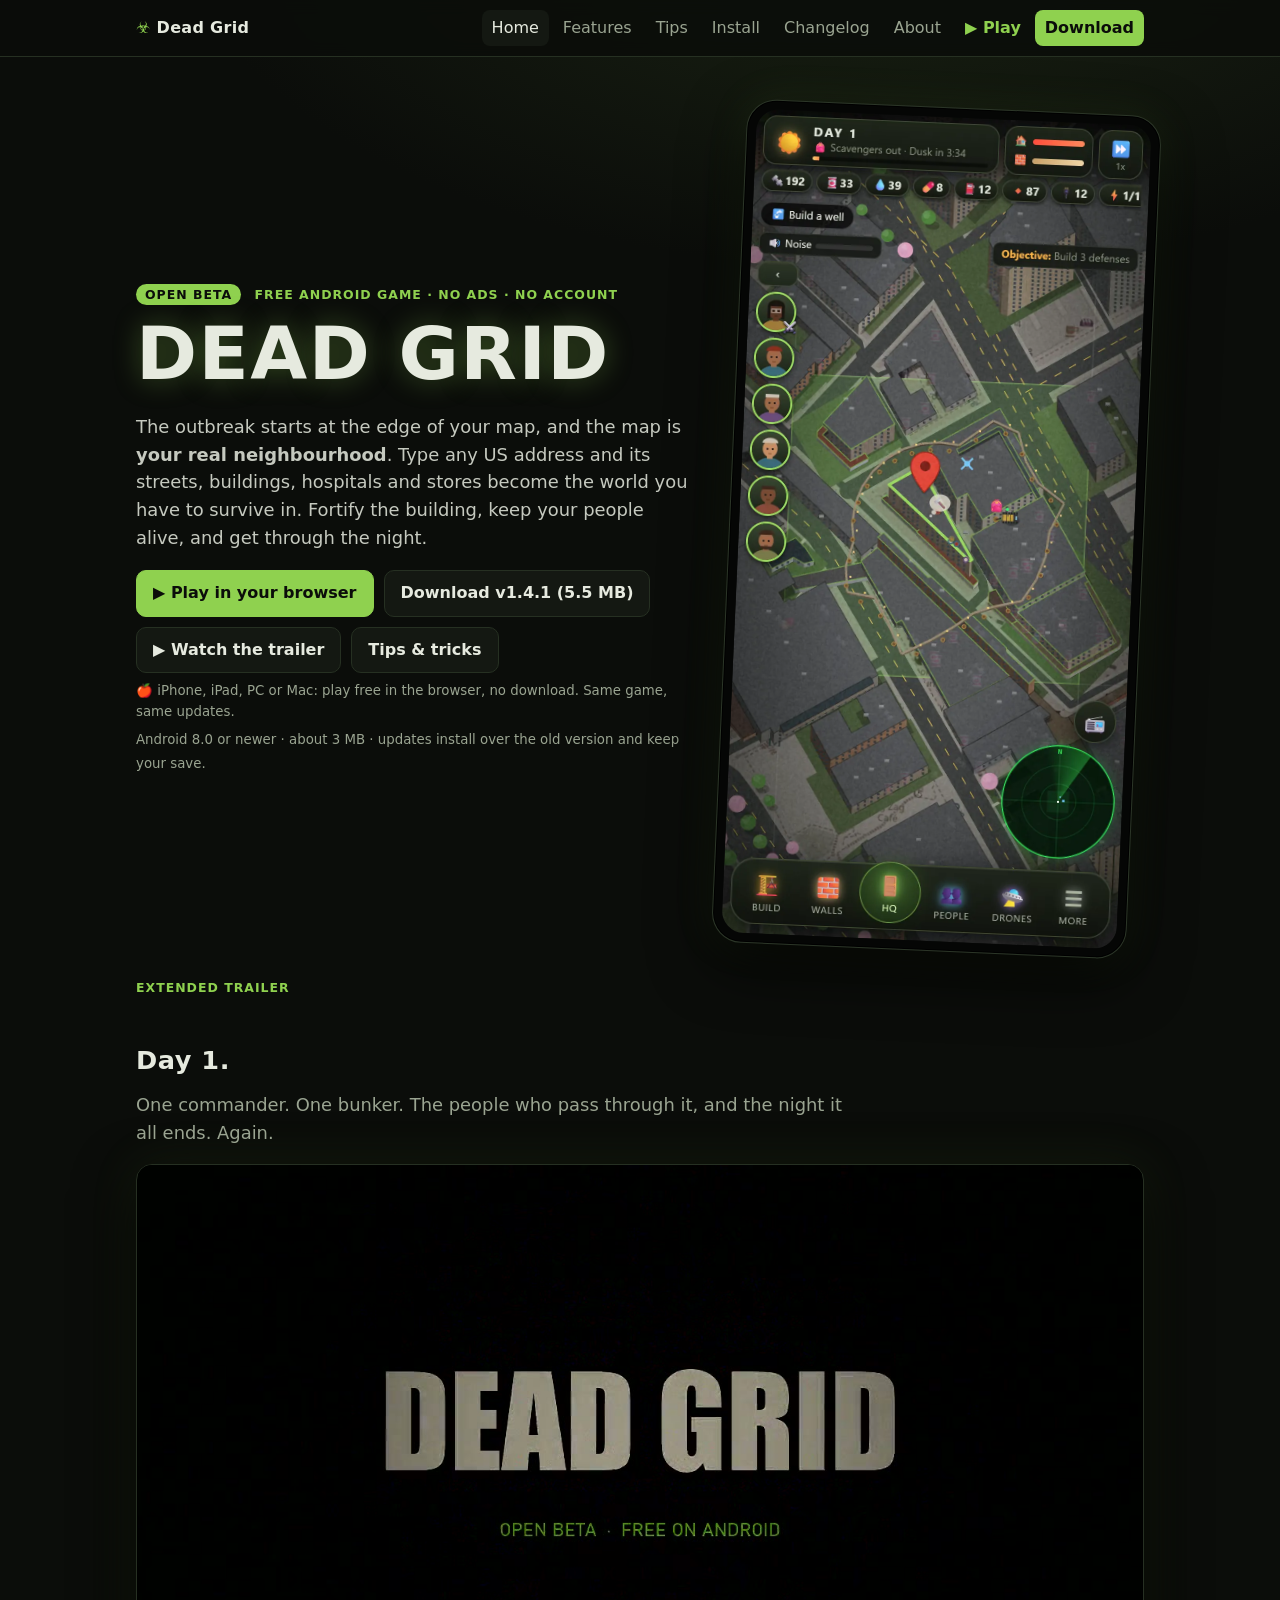
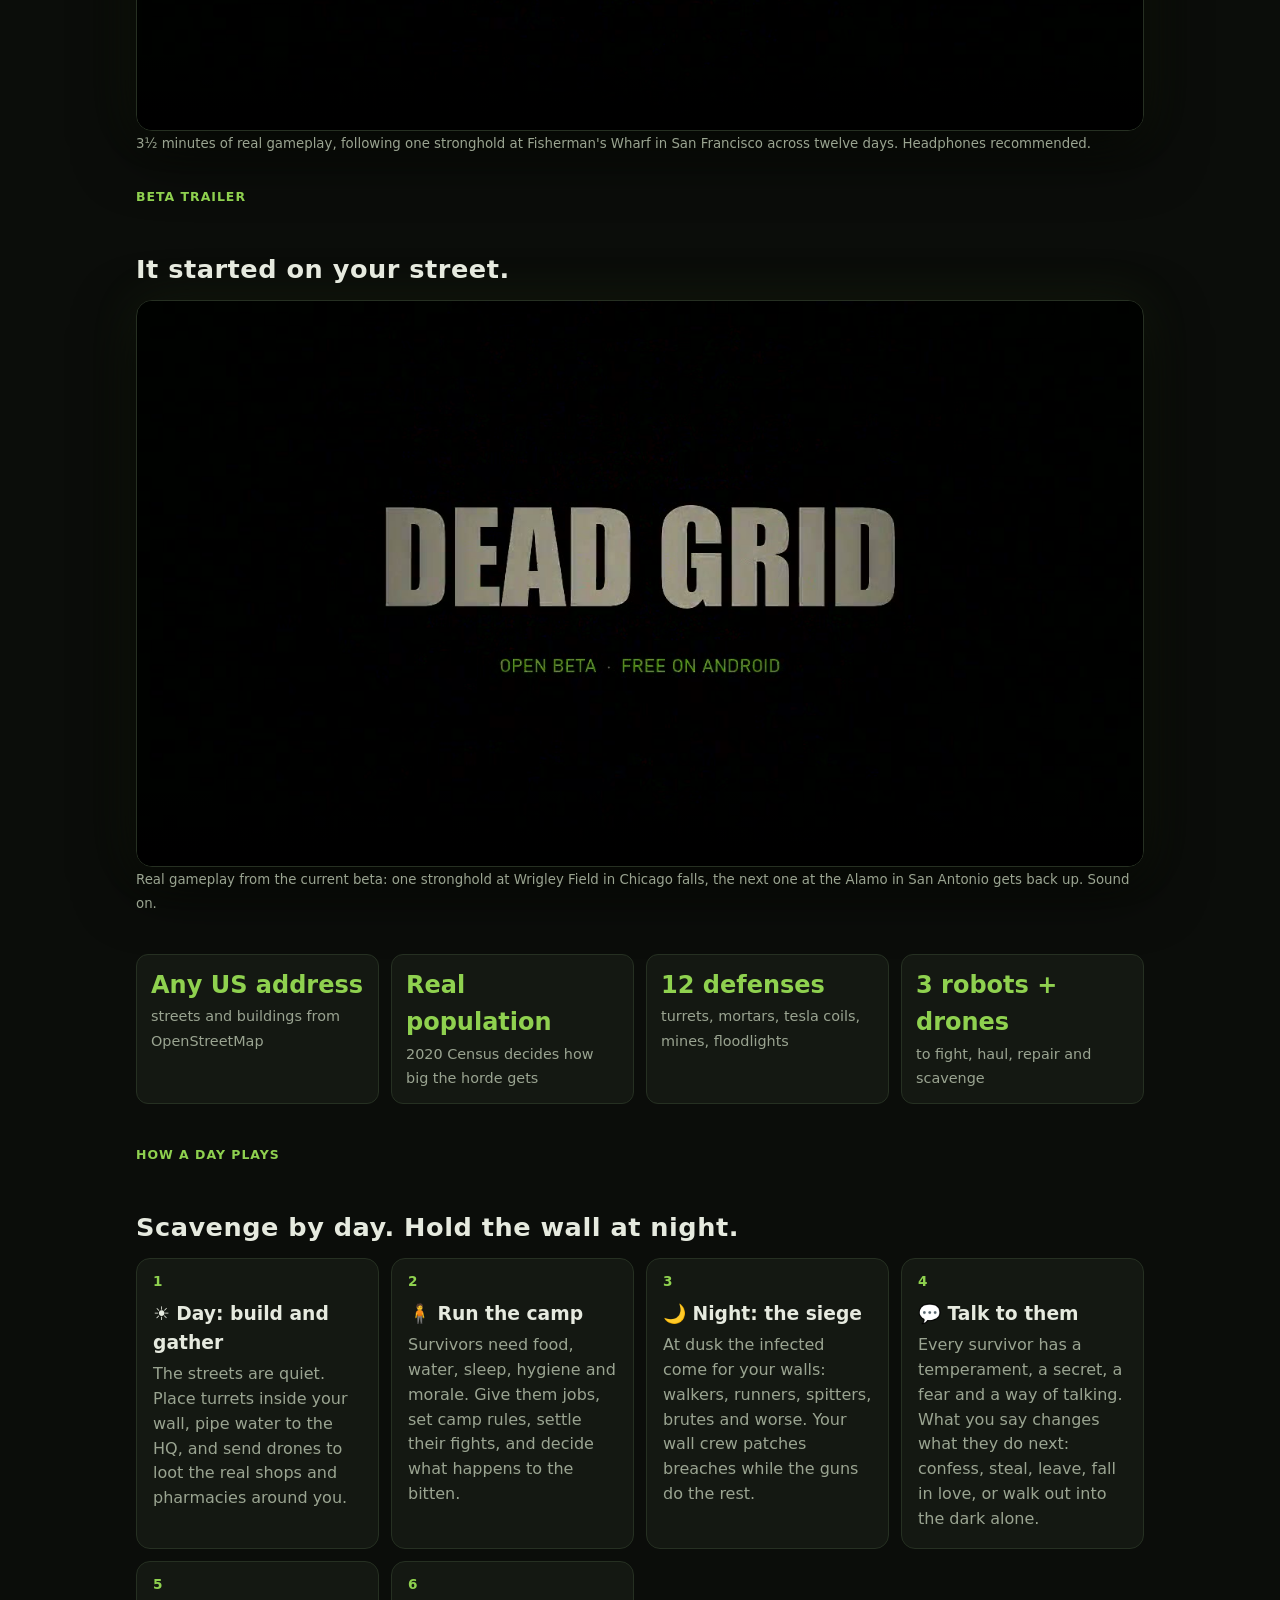
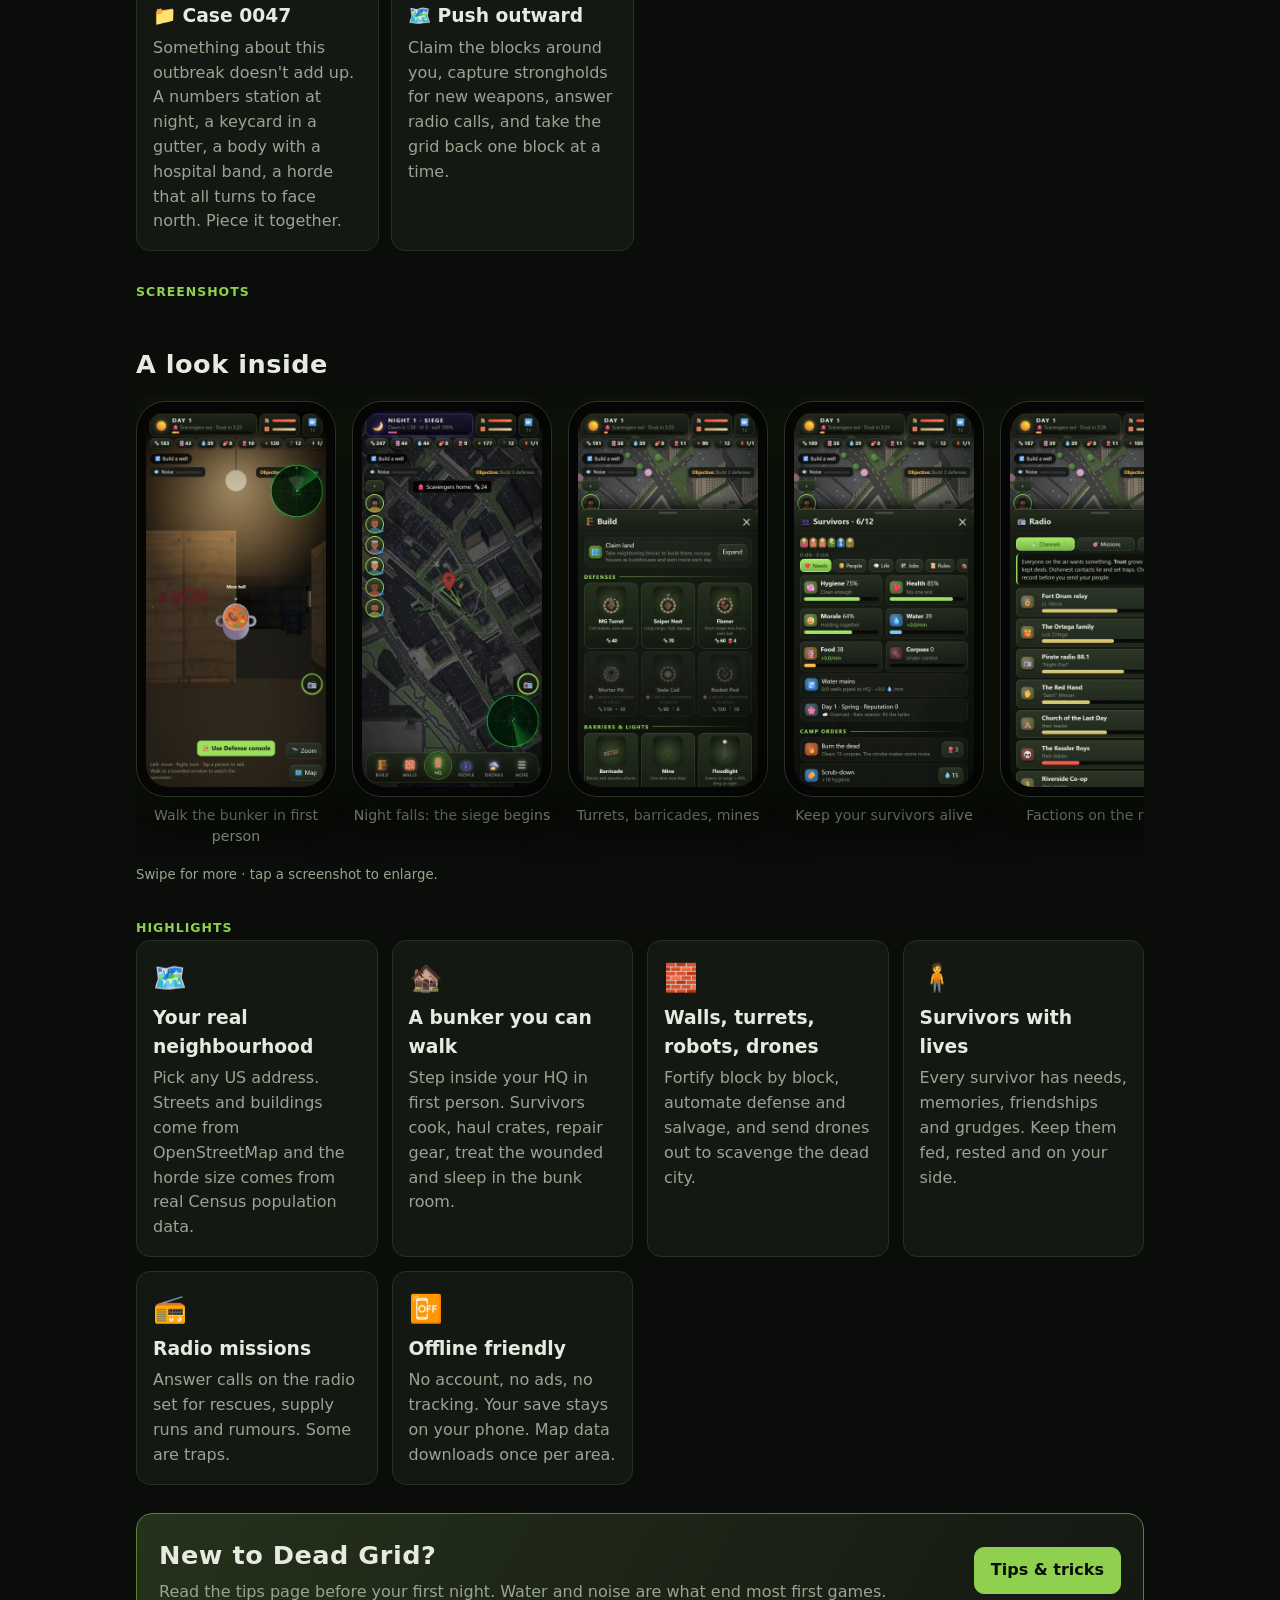
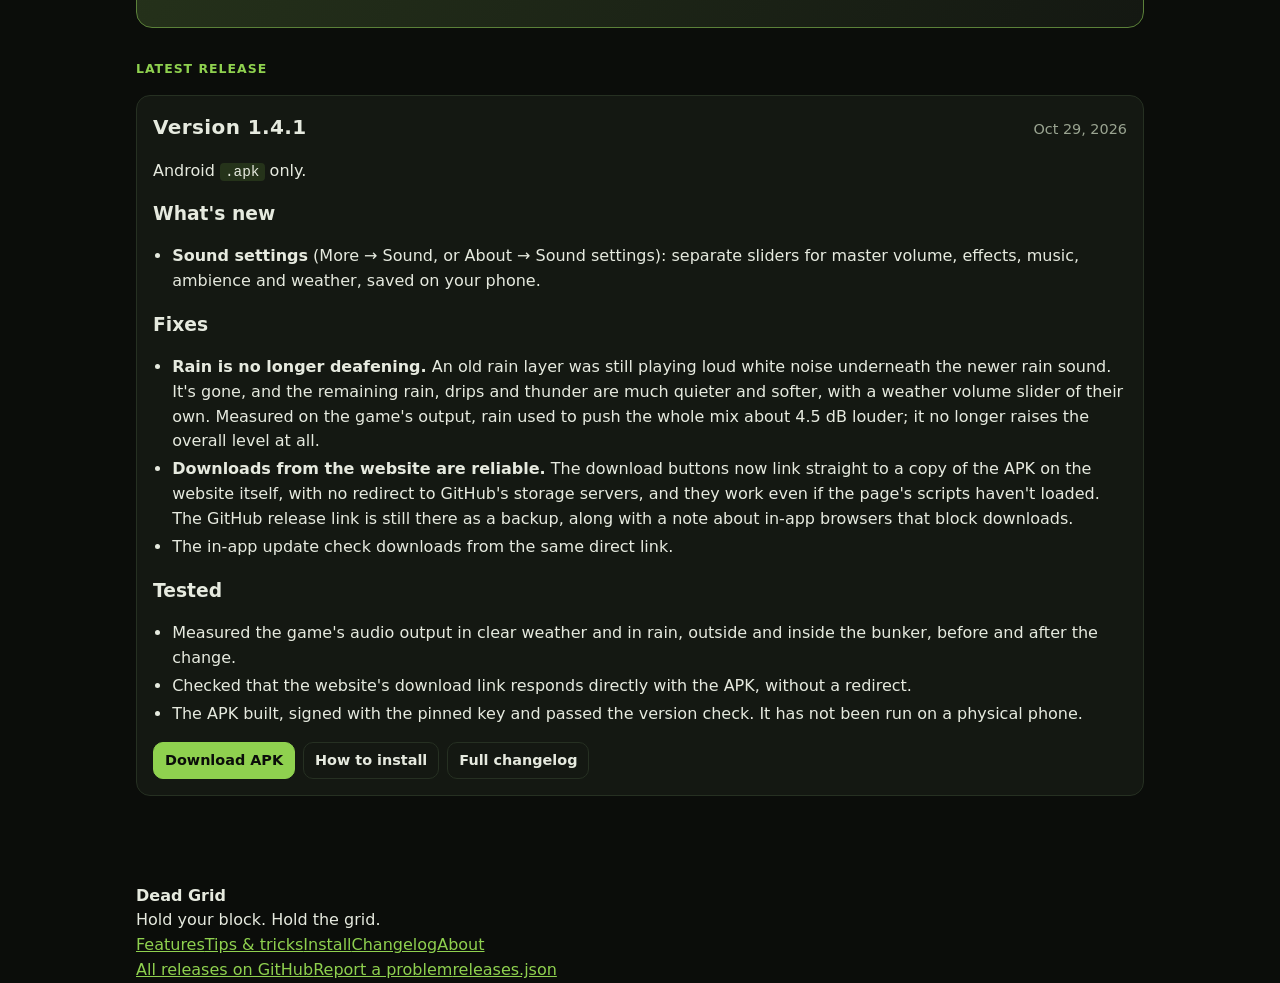
==== commit f837ae9c: "Website: Play in your browser buttons Co-Authored-By: Claude Opus 5.5 <noreply@anthropic.com>" ====
--- a/docs/index.html
+++ b/docs/index.html
@@ -21,10 +21,12 @@
       <h1>Dead Grid</h1>
       <p class="lead">The outbreak starts at the edge of your map, and the map is <b>your real neighbourhood</b>. Type any US address and its streets, buildings, hospitals and stores become the world you have to survive in. Fortify the building, keep your people alive, and get through the night.</p>
       <div class="btns">
-        <a class="btn primary" id="dl" href="install.html#download">Download for Android</a>
+        <a class="btn primary" href="play/">▶ Play in your browser</a>
+        <a class="btn" id="dl" href="download/DeadGrid.apk" download>Download for Android</a>
         <a class="btn" href="#story">▶ Watch the trailer</a>
         <a class="btn" href="tips.html">Tips &amp; tricks</a>
       </div>
+      <small style="color:var(--muted);display:block;margin-bottom:4px">🍎 iPhone, iPad, PC or Mac: play free in the browser, no download. Same game, same updates.</small>
       <small id="sub" style="color:var(--muted)">Android 8.0 or newer · about 3 MB · updates install over the old version and keep your save.</small>
     </div>
     <div class="phone tilt"><img src="img/hq.webp" alt="Your HQ on a real street map, with survivors on the left and the build dock below" width="412" height="860"></div>
@@ -113,9 +115,9 @@
   S.releases().then(function (list) {
     var r = list[0], box = document.getElementById("latest");
     if (!r) { box.innerHTML = '<div class="md"><p>No release has been published yet.</p></div>'; return; }
-    document.getElementById("dl").href = r.download;
+    document.getElementById("dl").href = r.mirror || r.download;
     document.getElementById("dl").textContent = "Download v" + r.version + " (" + S.fmtSize(r.size) + ")";
-    box.innerHTML = '<header><h2>Version ' + S.esc(r.version) + '</h2><span class="meta">' + (r.date ? S.fmtDate(r.date) : "") + '</span></header><div class="md">' + S.md(r.notes) + '</div><div class="files"><a class="btn small primary" href="' + r.download + '">Download APK</a><a class="btn small" href="install.html">How to install</a><a class="btn small" href="changelog.html">Full changelog</a></div>';
+    box.innerHTML = '<header><h2>Version ' + S.esc(r.version) + '</h2><span class="meta">' + (r.date ? S.fmtDate(r.date) : "") + '</span></header><div class="md">' + S.md(r.notes) + '</div><div class="files"><a class="btn small primary" href="' + (r.mirror || r.download) + '" download>Download APK</a><a class="btn small" href="install.html">How to install</a><a class="btn small" href="changelog.html">Full changelog</a></div>';
   }).catch(function () { document.getElementById("latest").innerHTML = '<div class="md"><p>Couldn\'t load the release list.</p></div>'; });
 })();
 </script>
--- a/docs/site.css
+++ b/docs/site.css
@@ -142,3 +142,7 @@
 .beta { display: inline-block; background: var(--accent); color: #0b0d0a; border-radius: 99px; padding: 1px 9px; margin-right: 8px; letter-spacing: .08em; }
 .trailer { border-radius: 16px; overflow: hidden; border: 1px solid var(--line); box-shadow: 0 20px 60px #000c, 0 0 50px color-mix(in srgb, var(--accent) 10%, transparent); background: #000; aspect-ratio: 16 / 9; }
 .trailer video { display: block; width: 100%; height: 100%; }
+
+.alt-dl { color: var(--muted); font-size: .9rem; margin: .6em 0 0; }
+
+nav.main a.play { color: var(--accent); font-weight: 700; }
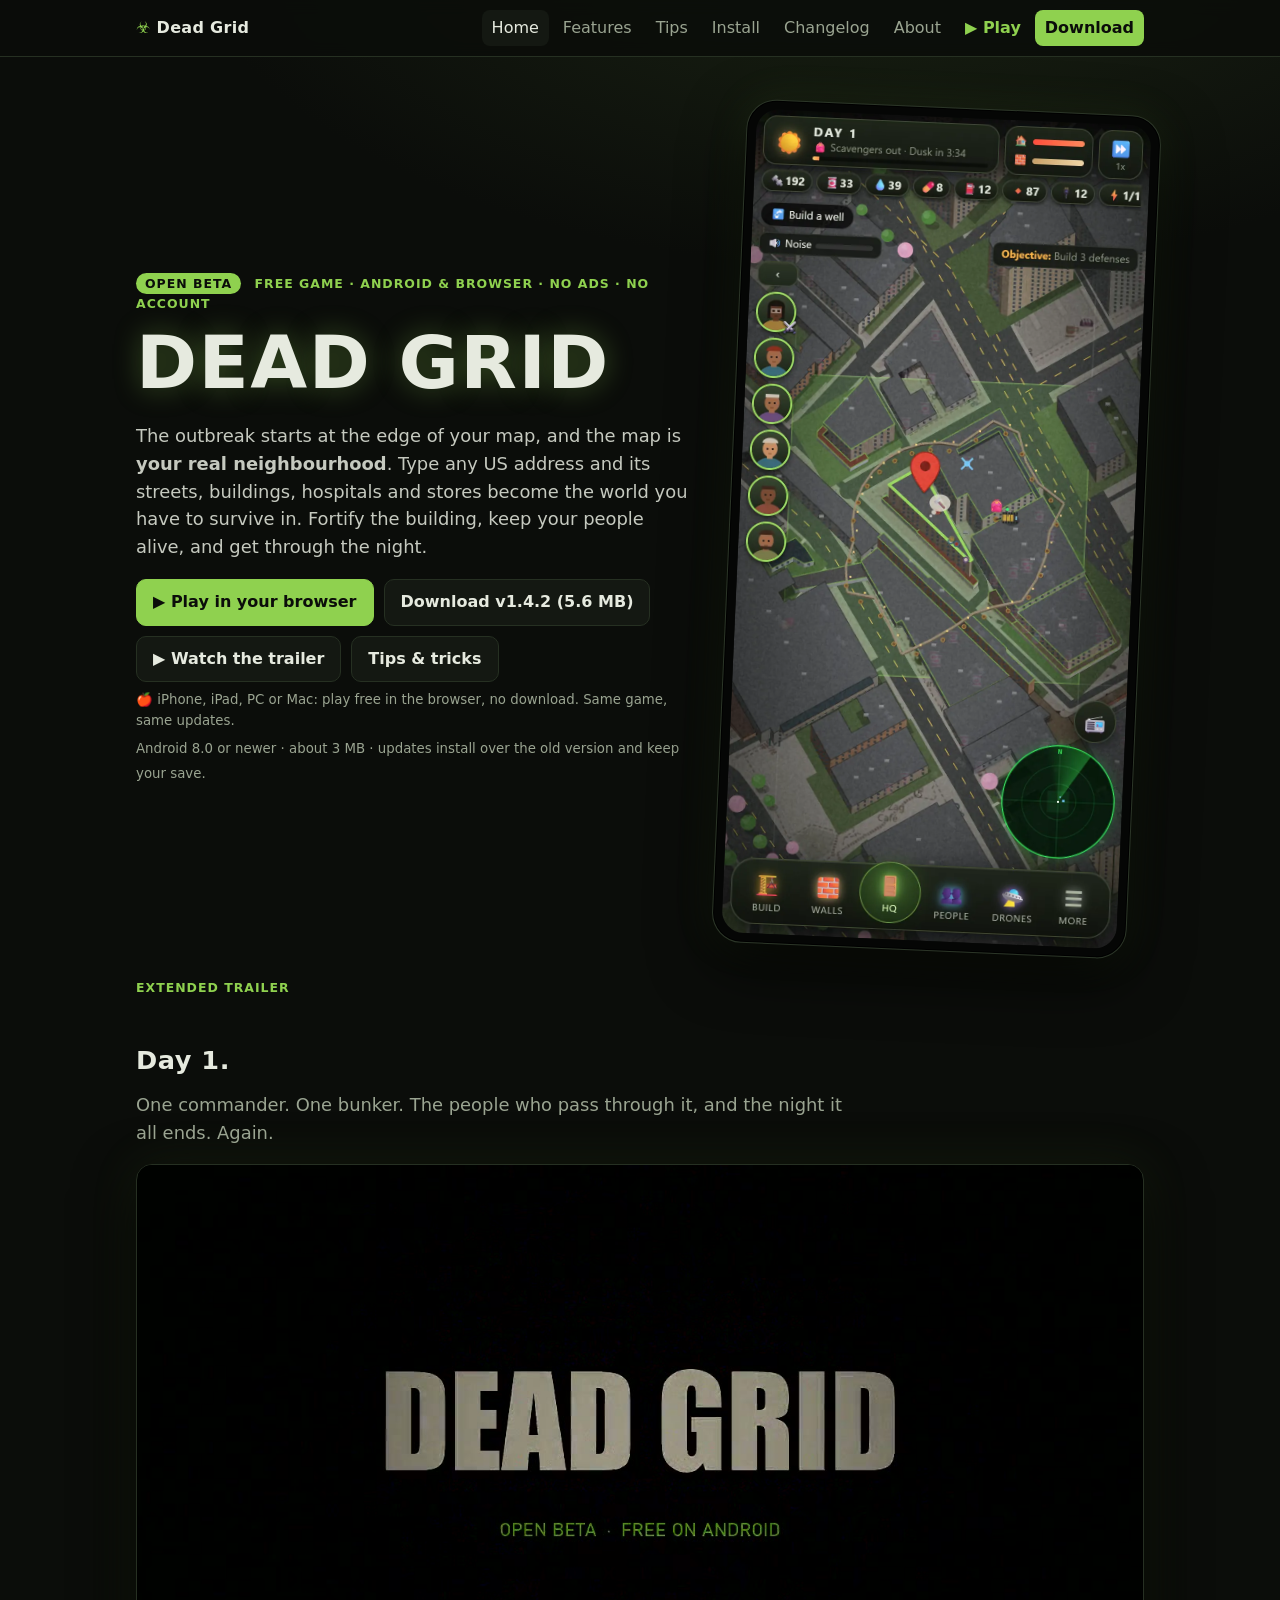
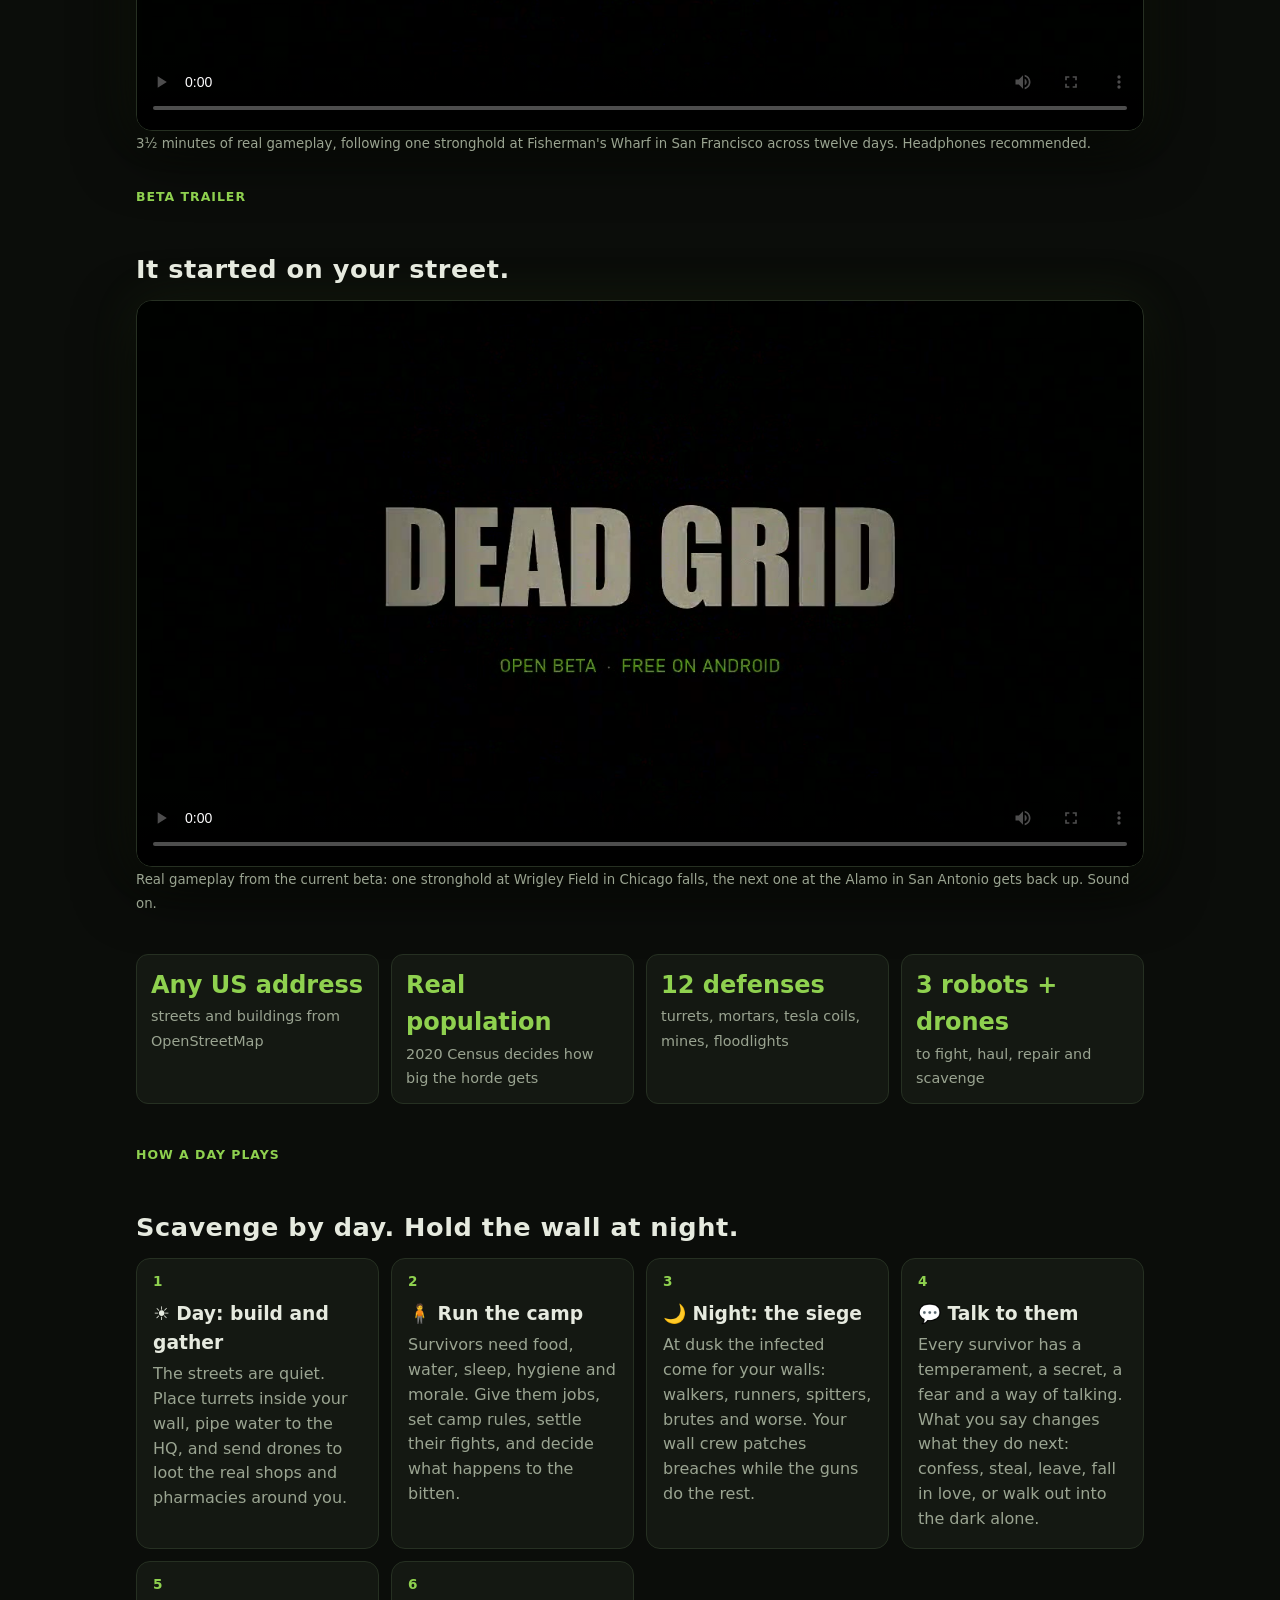
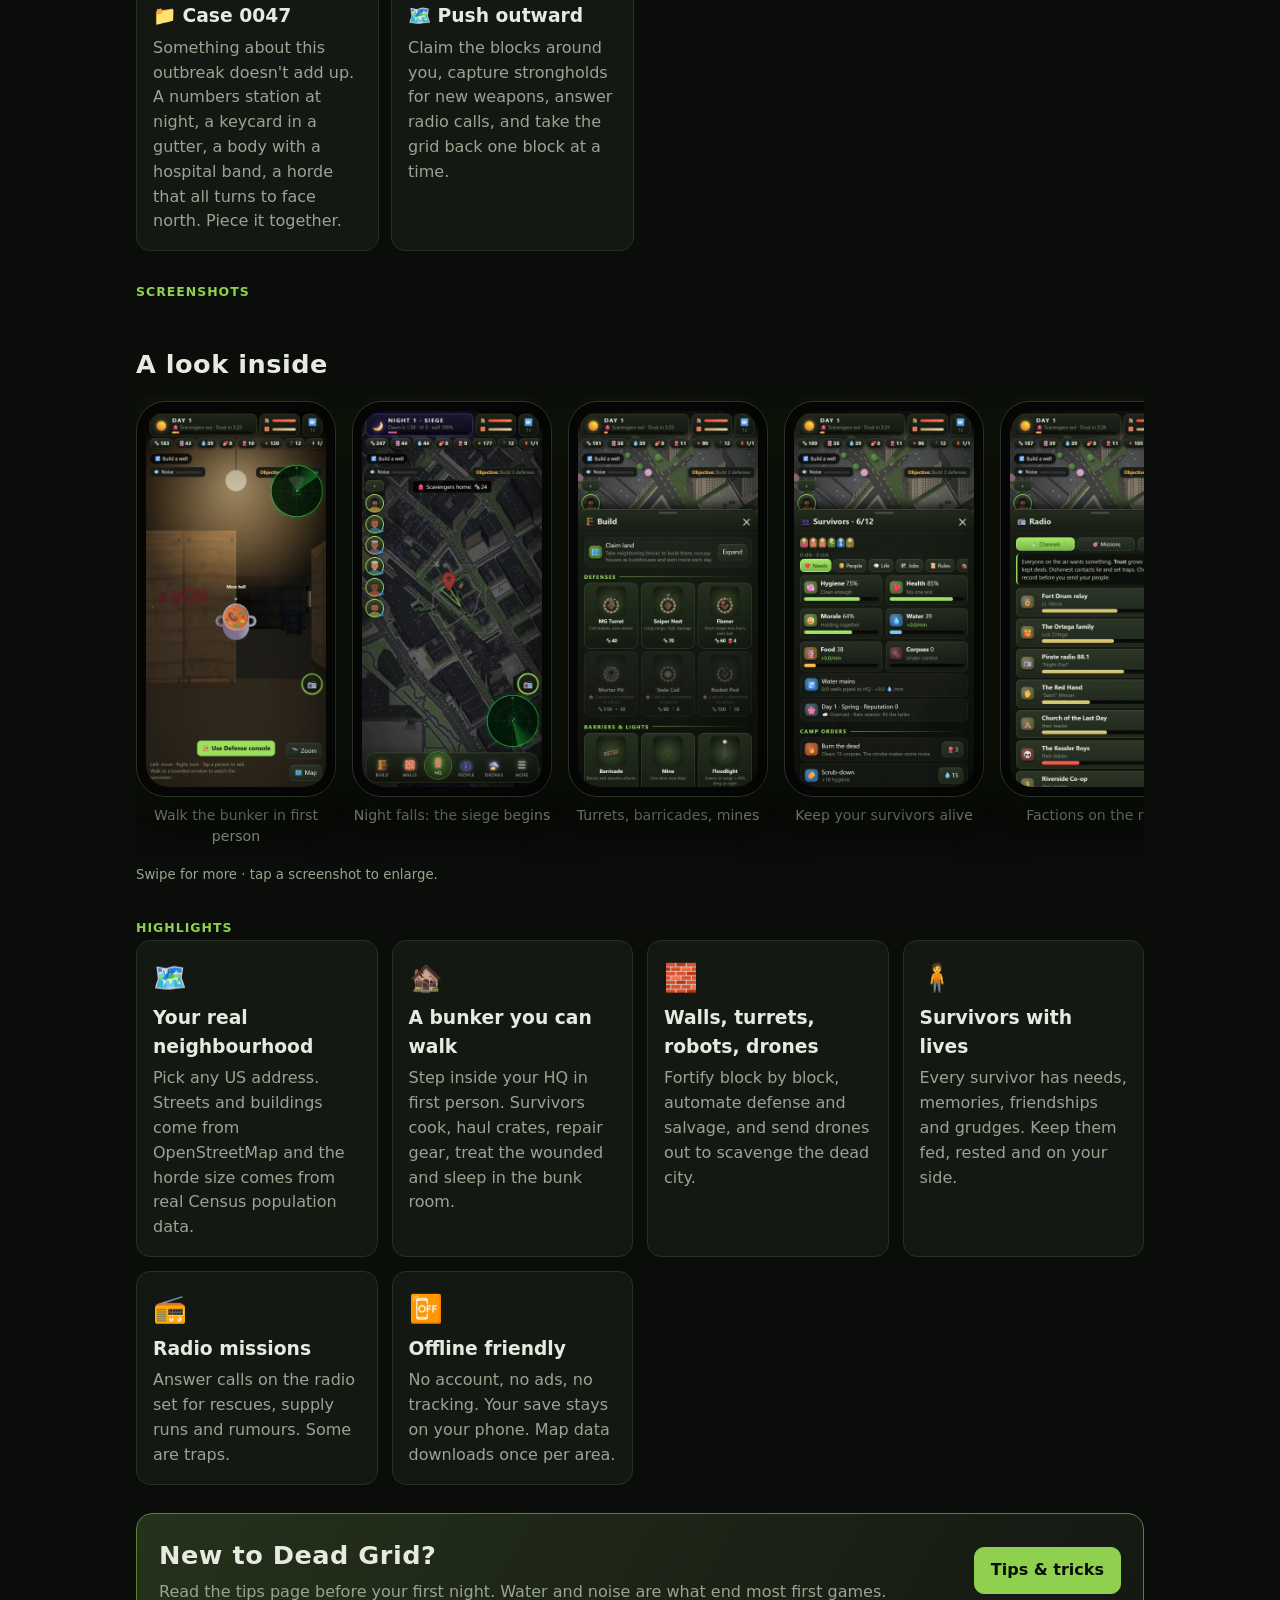
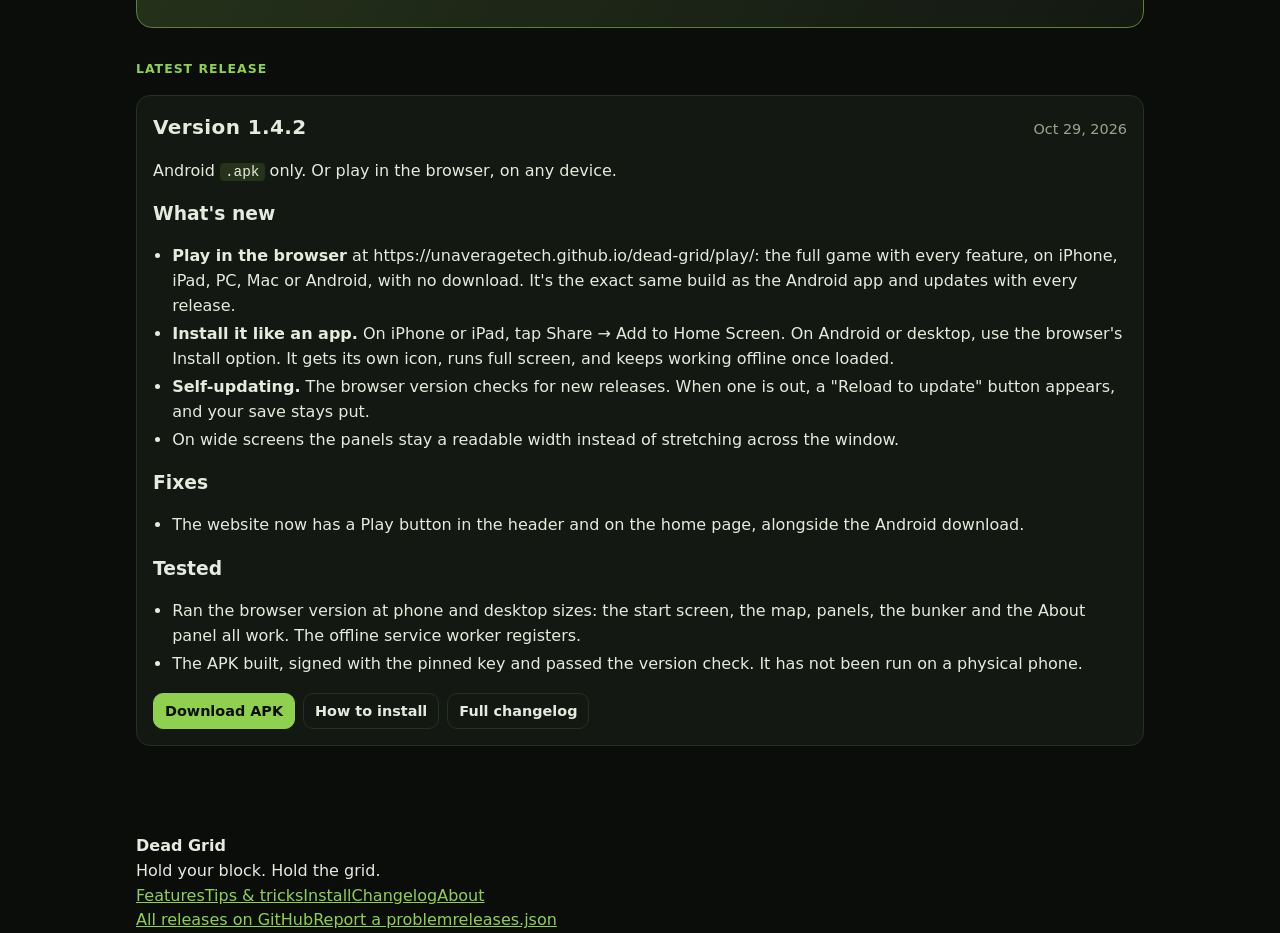
==== commit 79b94791: "Website: it's not Android-only any more Co-Authored-By: Claude Opus 5.5 <noreply@anthropic.com>" ====
--- a/docs/index.html
+++ b/docs/index.html
@@ -17,7 +17,7 @@
 <div class="wrap">
   <div class="hero">
     <div>
-      <span class="kicker"><span class="beta">Open beta</span> Free Android game · No ads · No account</span>
+      <span class="kicker"><span class="beta">Open beta</span> Free game · Android &amp; browser · No ads · No account</span>
       <h1>Dead Grid</h1>
       <p class="lead">The outbreak starts at the edge of your map, and the map is <b>your real neighbourhood</b>. Type any US address and its streets, buildings, hospitals and stores become the world you have to survive in. Fortify the building, keep your people alive, and get through the night.</p>
       <div class="btns">
